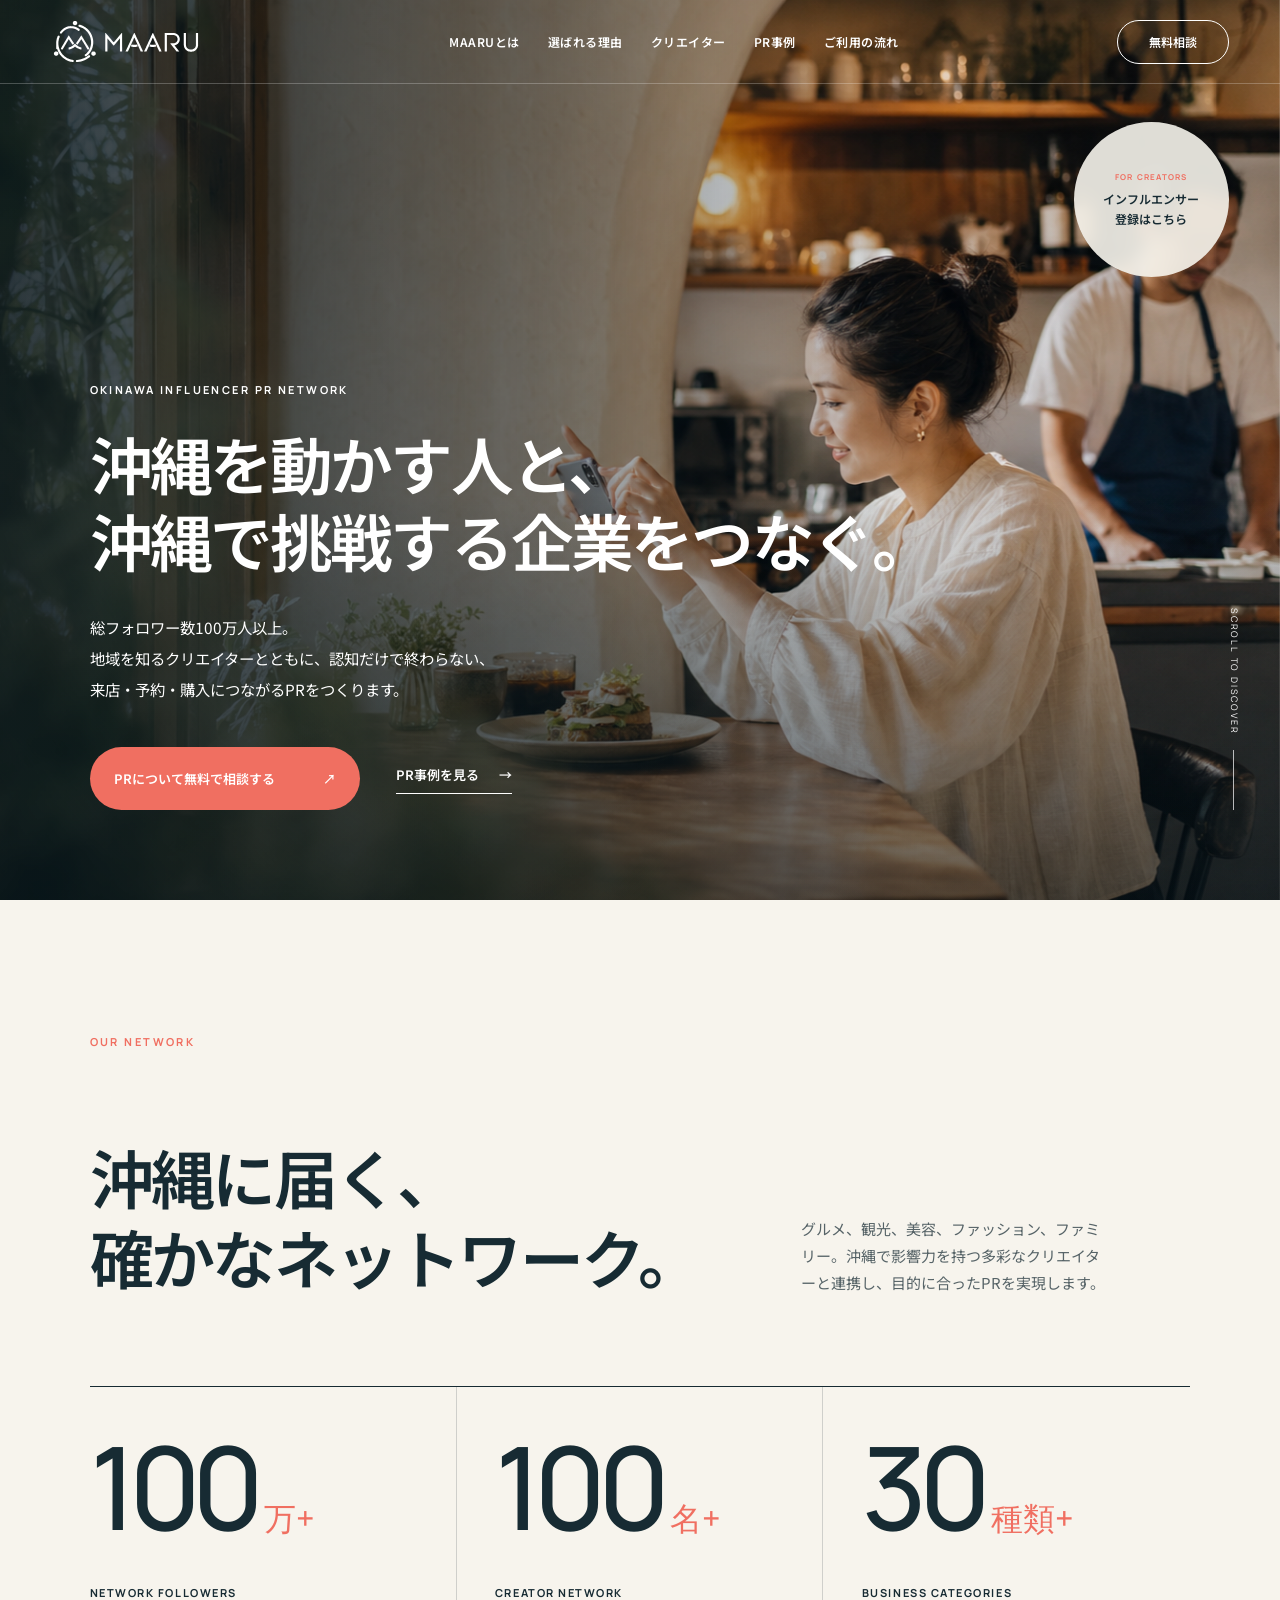
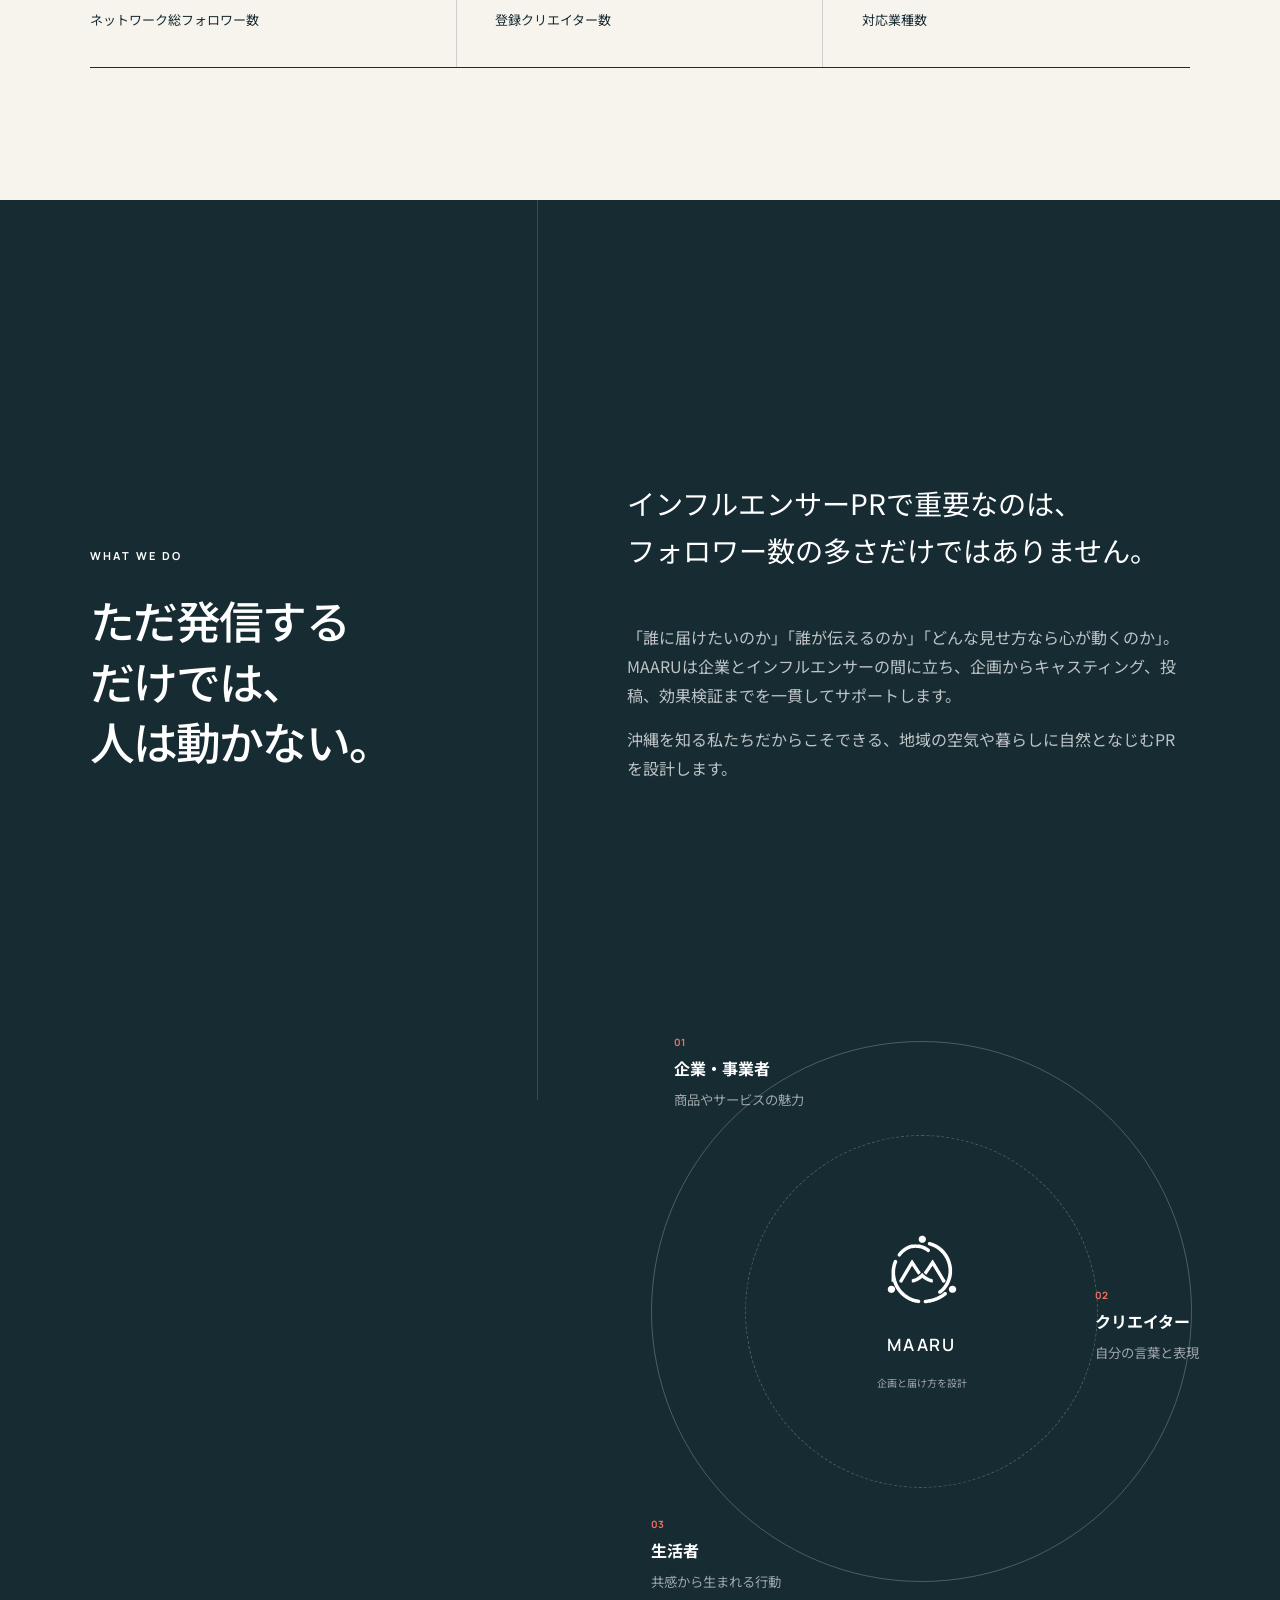
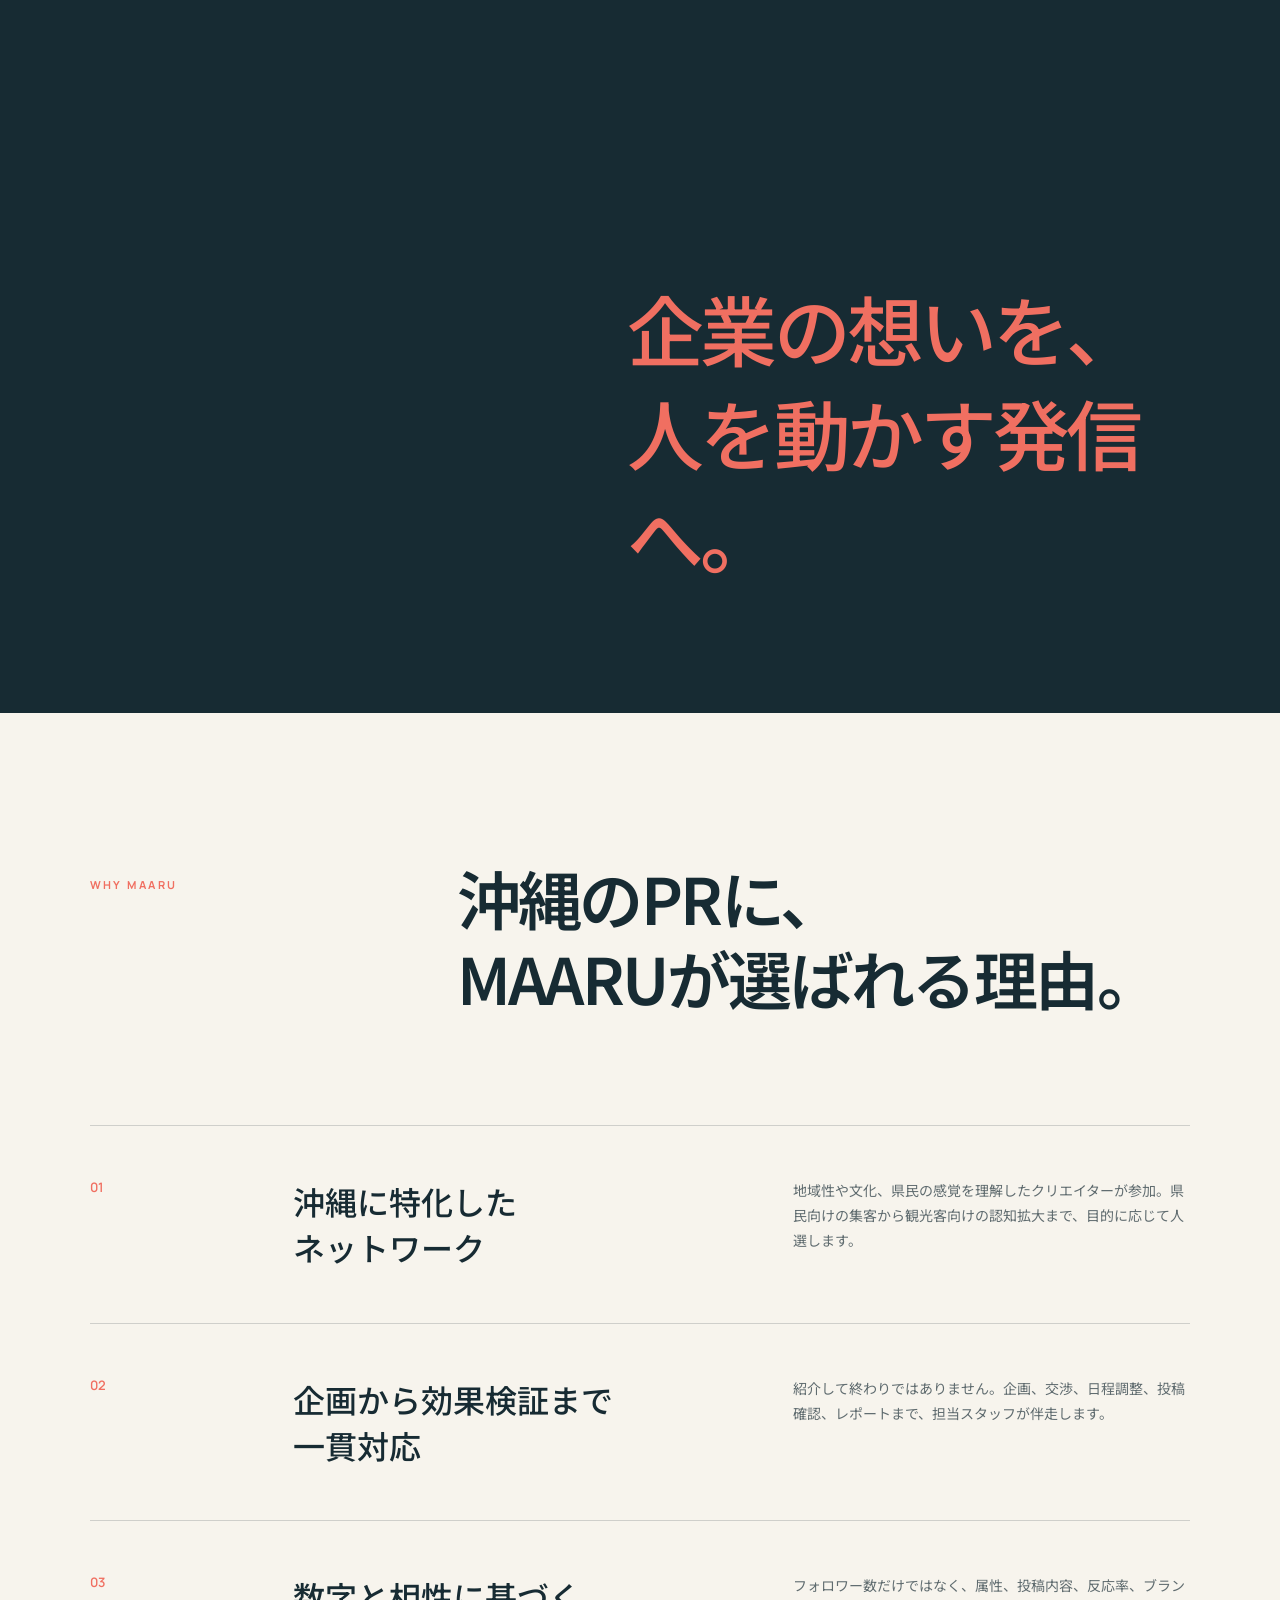
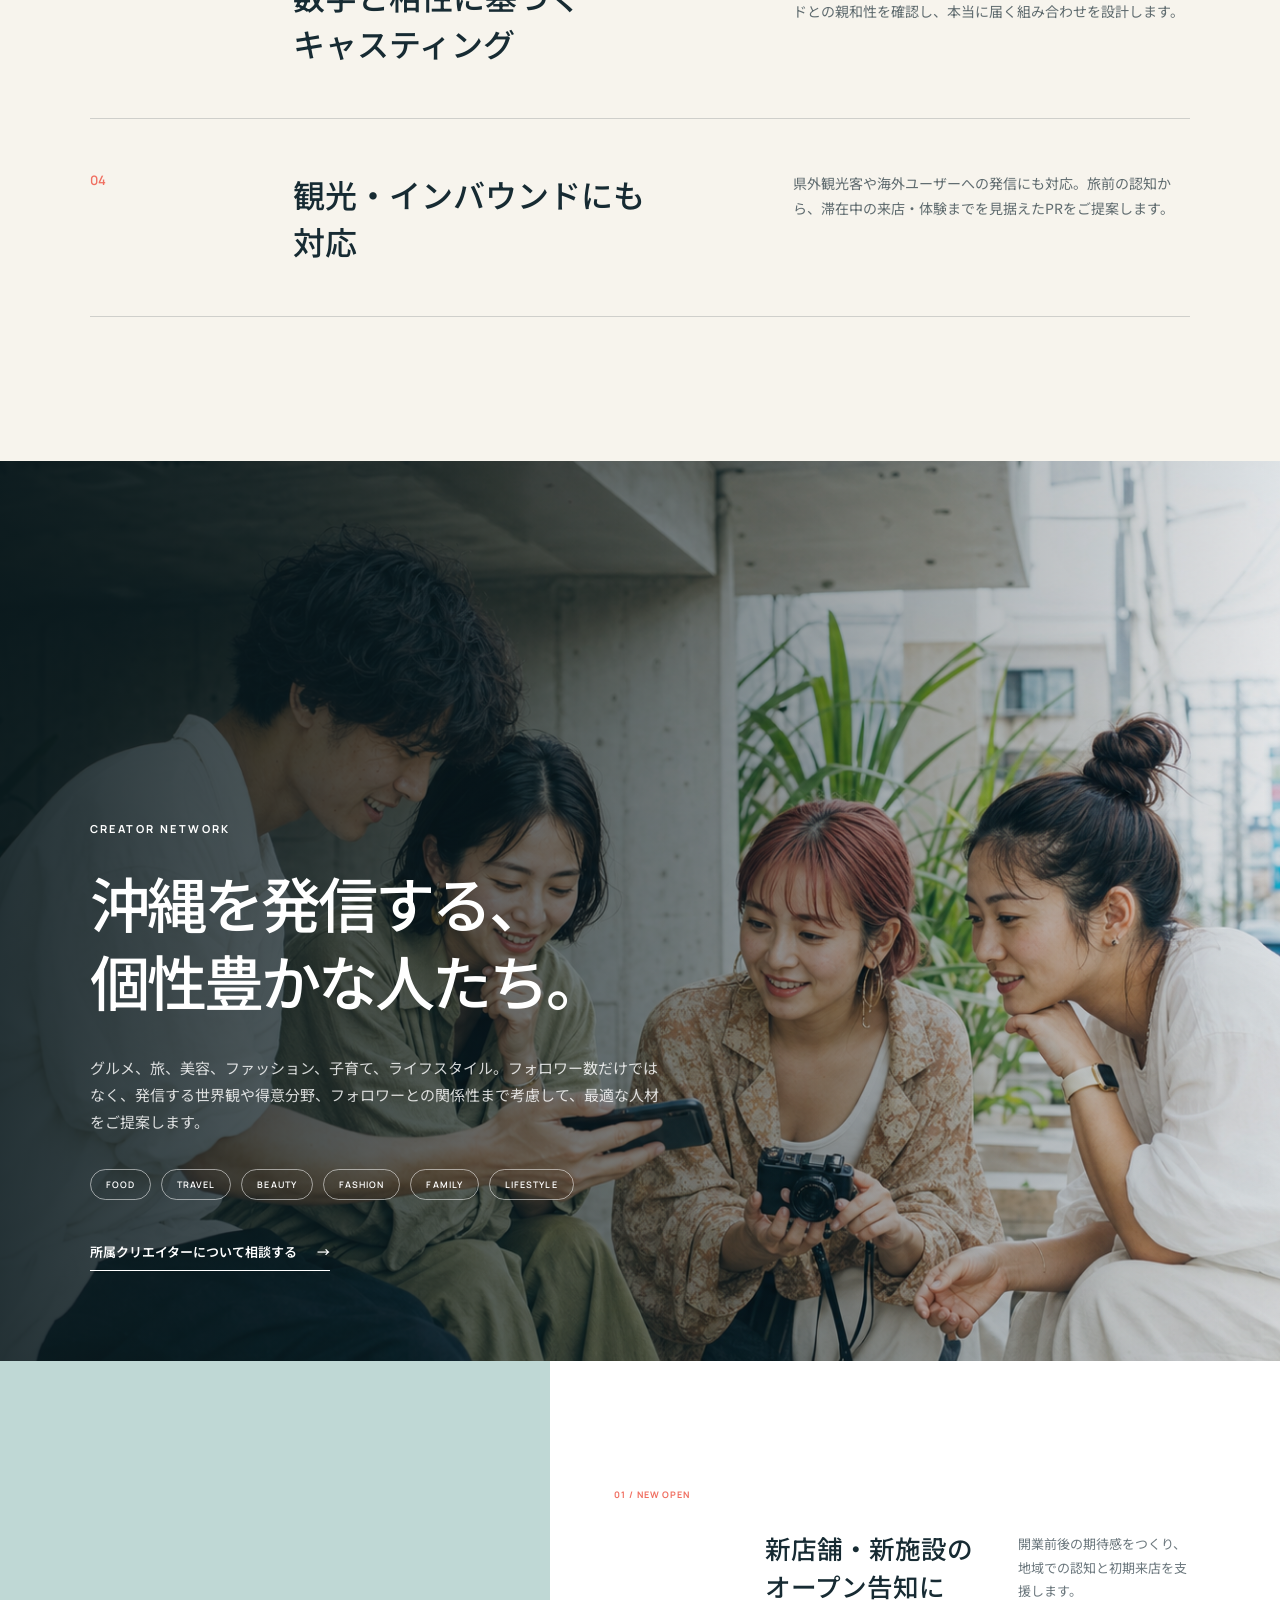
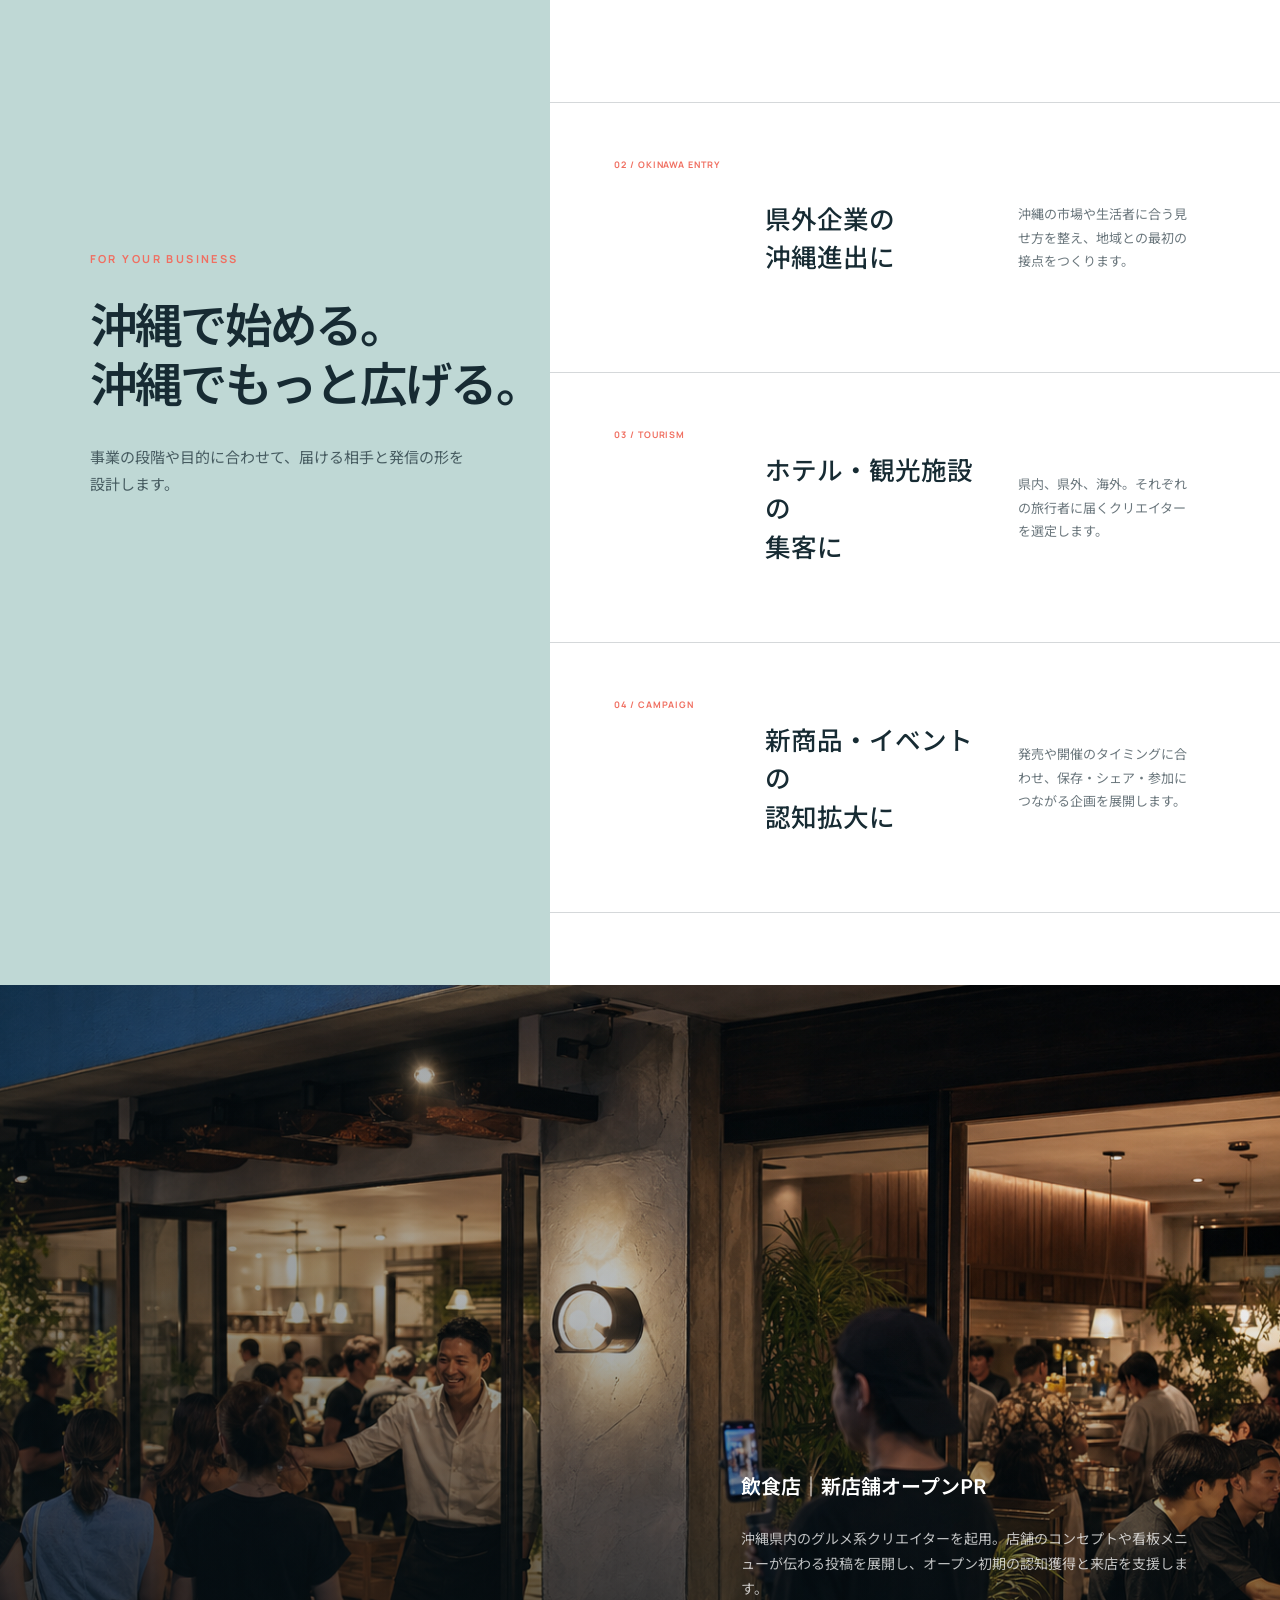
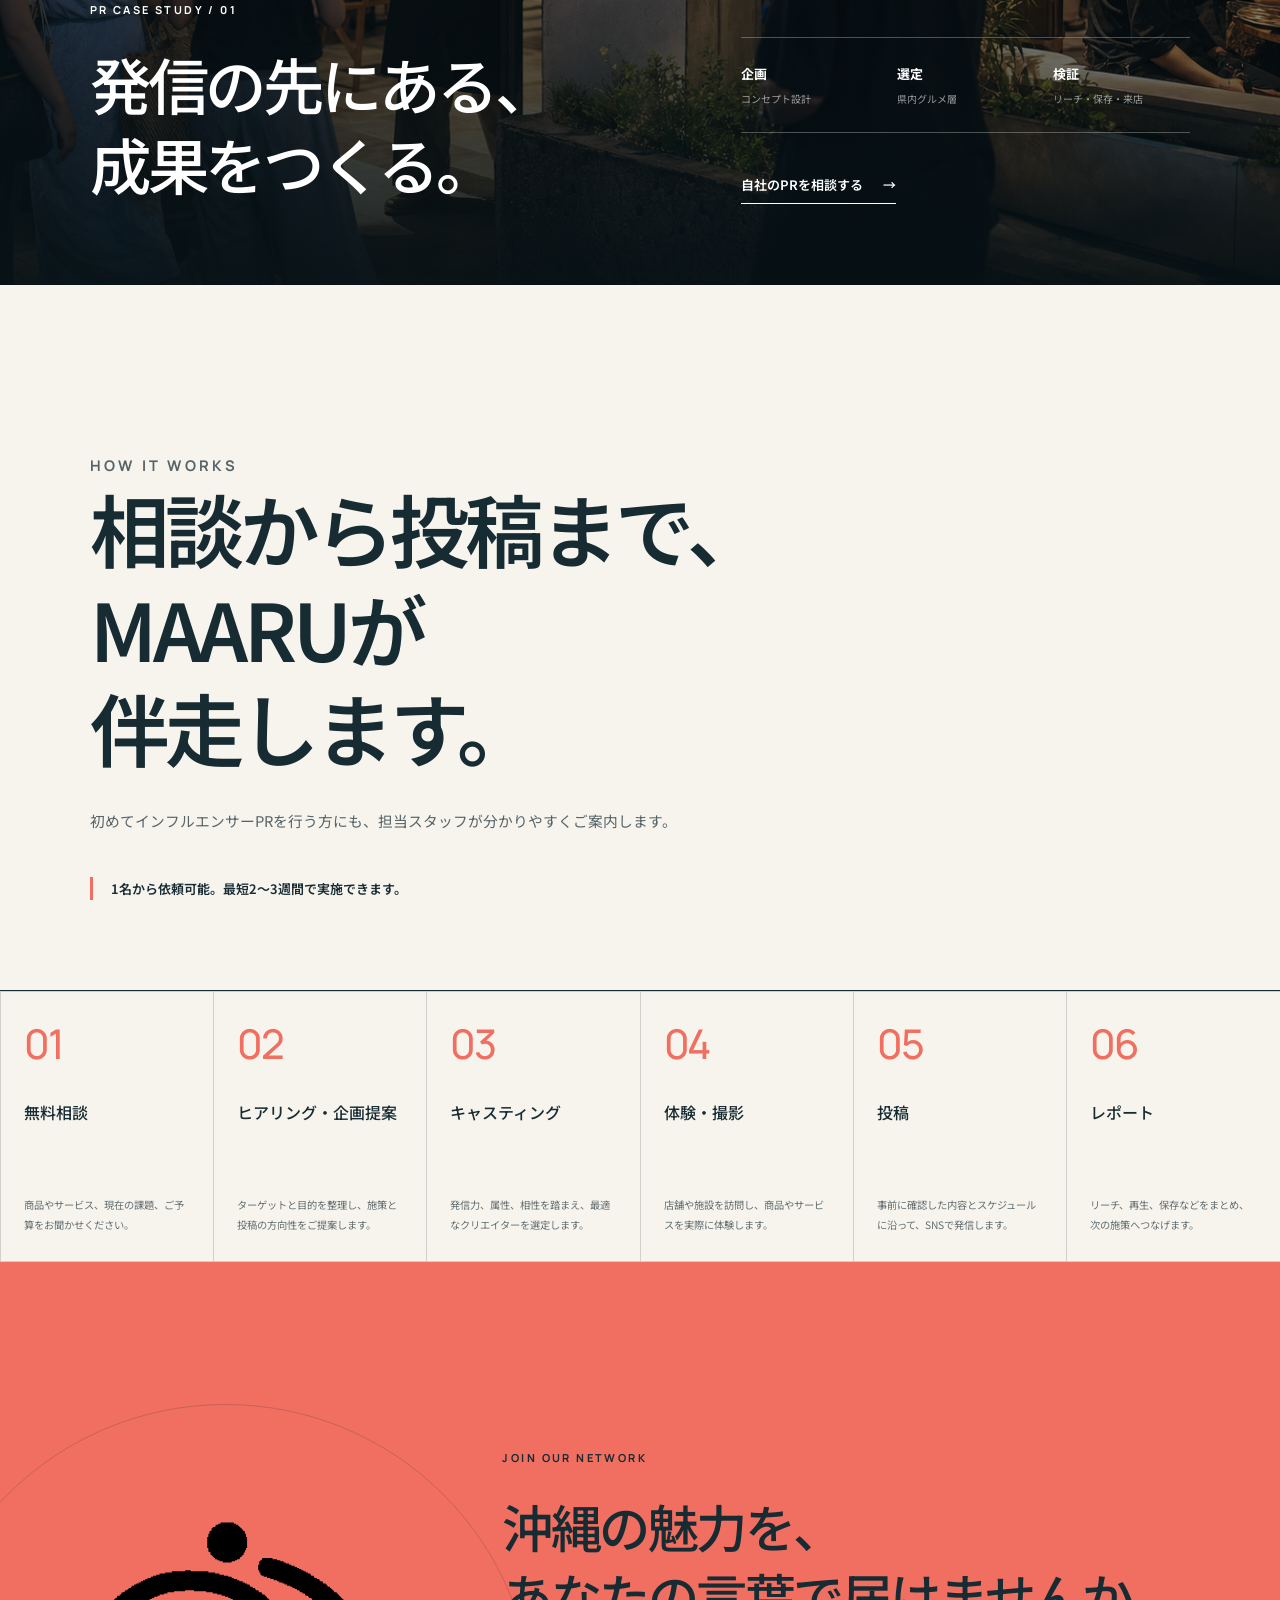
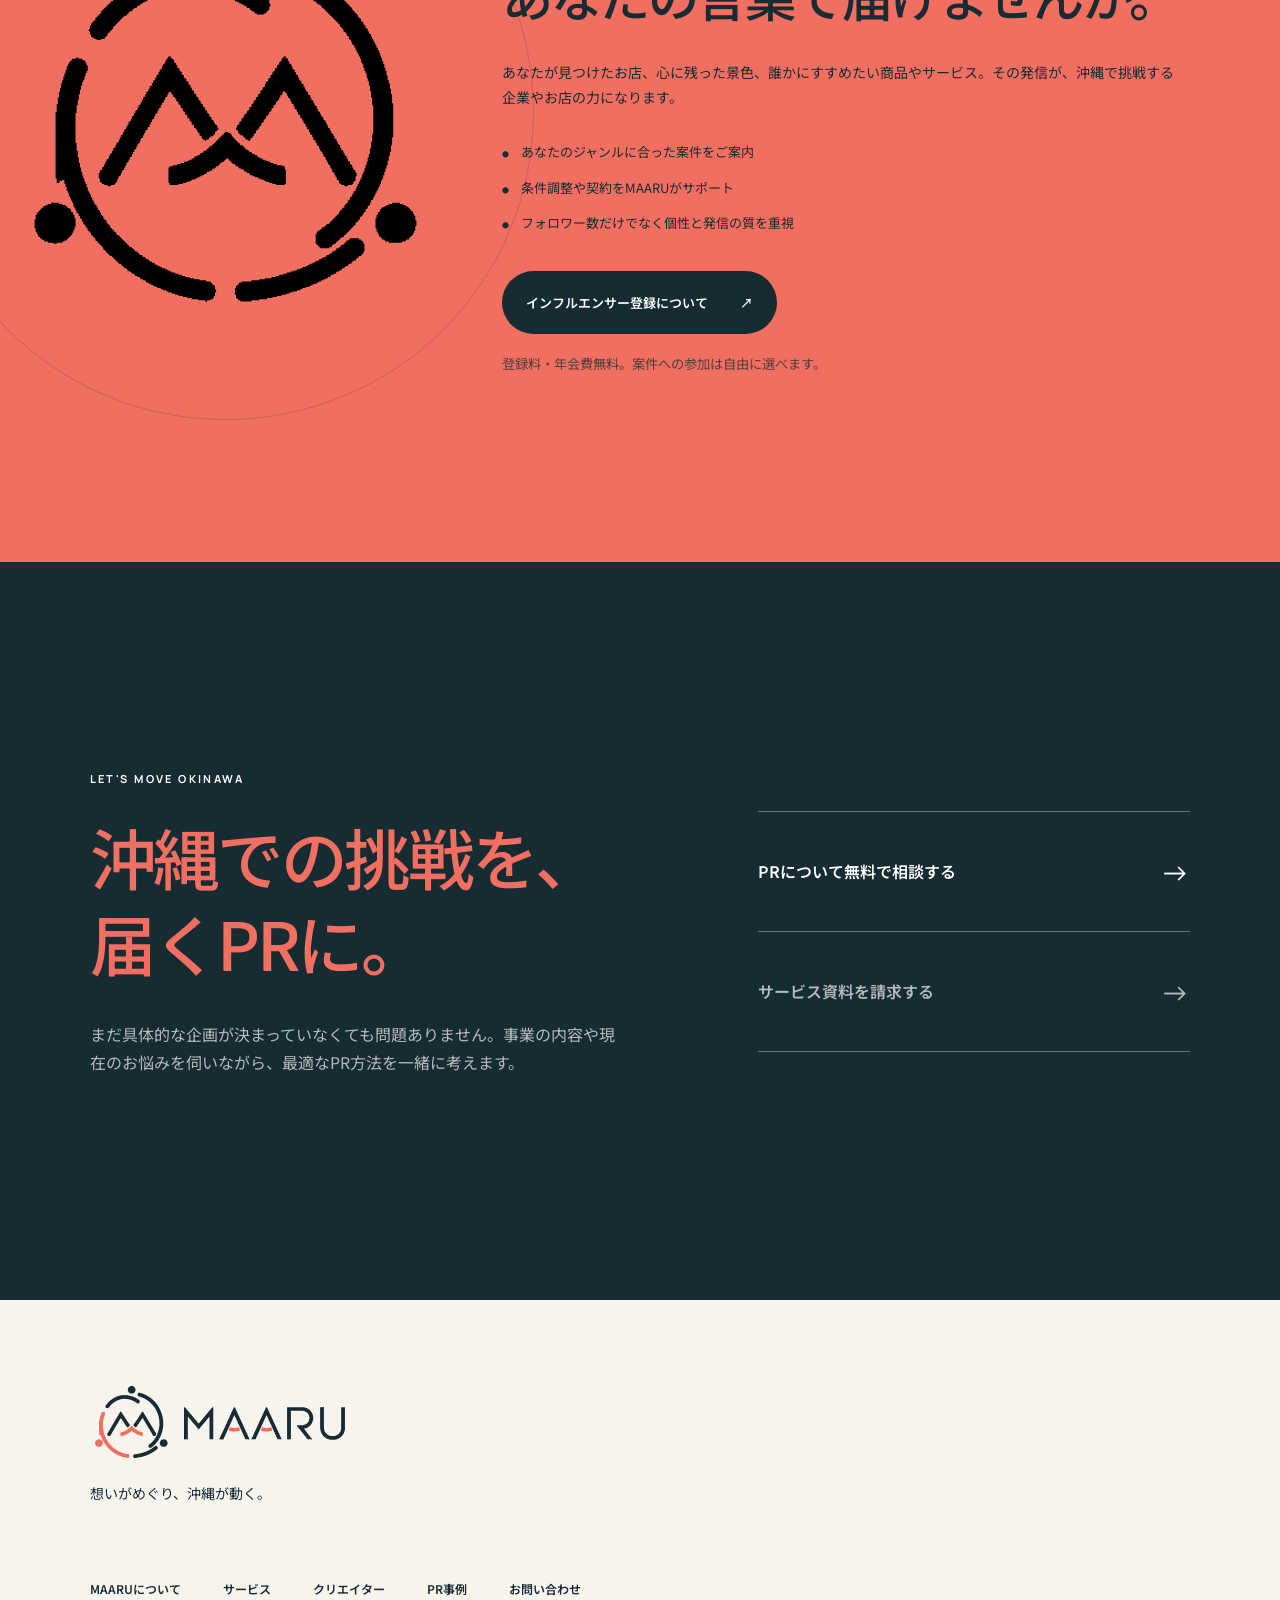
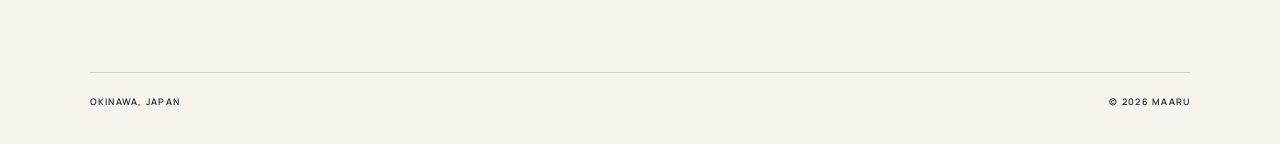
==== index.html @ a87c7baa "Initial MAARU brand site" ====
<!doctype html>
<html lang="ja">
  <head>
    <meta charset="UTF-8" />
    <meta name="viewport" content="width=device-width, initial-scale=1.0" />
    <meta
      name="description"
      content="MAARUは、沖縄で挑戦する企業と地域を動かすクリエイターをつなぐ、沖縄特化型インフルエンサーPRサービスです。"
    />
    <title>MAARU | 想いがめぐり、沖縄が動く。</title>
    <link rel="preconnect" href="https://fonts.googleapis.com" />
    <link rel="preconnect" href="https://fonts.gstatic.com" crossorigin />
    <link
      href="https://fonts.googleapis.com/css2?family=Manrope:wght@400;500;600;700&family=Noto+Sans+JP:wght@400;500;600;700&display=swap"
      rel="stylesheet"
    />
    <link rel="stylesheet" href="styles.css" />
  </head>
  <body>
    <a class="skip-link" href="#main">本文へ移動</a>

    <header class="site-header" data-header>
      <a class="brand" href="#top" aria-label="MAARU トップへ">
        <img src="brand/logo/maaru-logo-horizontal.svg" alt="MAARU" />
      </a>

      <nav class="desktop-nav" aria-label="メインナビゲーション">
        <a href="#about">MAARUとは</a>
        <a href="#strengths">選ばれる理由</a>
        <a href="#creators">クリエイター</a>
        <a href="#case">PR事例</a>
        <a href="#flow">ご利用の流れ</a>
      </nav>

      <a class="header-cta" href="#contact">無料相談</a>

      <button class="menu-button" type="button" aria-expanded="false" aria-controls="mobile-menu">
        <span></span>
        <span></span>
        <span class="sr-only">メニューを開く</span>
      </button>
    </header>

    <nav class="mobile-menu" id="mobile-menu" aria-label="モバイルナビゲーション">
      <a href="#about">MAARUとは</a>
      <a href="#strengths">選ばれる理由</a>
      <a href="#creators">クリエイター</a>
      <a href="#case">PR事例</a>
      <a href="#flow">ご利用の流れ</a>
      <a href="#contact">PRについて無料で相談する</a>
      <a href="#creator-entry">インフルエンサー登録</a>
    </nav>

    <main id="main">
      <section class="hero" id="top">
        <div class="hero-media" aria-hidden="true">
          <img src="assets/images/hero-creator-cafe.png" alt="" />
        </div>
        <div class="hero-shade"></div>

        <div class="hero-content">
          <p class="eyebrow hero-eyebrow">OKINAWA INFLUENCER PR NETWORK</p>
          <h1>
            沖縄を動かす人と、<br />
            沖縄で挑戦する企業をつなぐ。
          </h1>
          <p class="hero-lead">
            総フォロワー数100万人以上。<br />
            地域を知るクリエイターとともに、認知だけで終わらない、<br class="desktop-only" />
            来店・予約・購入につながるPRをつくります。
          </p>
          <div class="hero-actions">
            <a class="button button-coral" href="#contact">
              <span>PRについて無料で相談する</span>
              <span aria-hidden="true">↗</span>
            </a>
            <a class="text-link light" href="#case">PR事例を見る <span>→</span></a>
          </div>
        </div>

        <div class="hero-side-note" aria-hidden="true">
          <span>SCROLL TO DISCOVER</span>
          <i></i>
        </div>

        <a class="creator-float" href="#creator-entry">
          <span>FOR CREATORS</span>
          インフルエンサー<br />登録はこちら
        </a>
      </section>

      <section class="intro-numbers" aria-labelledby="numbers-title">
        <div class="section-shell">
          <div class="numbers-heading reveal">
            <p class="eyebrow coral">OUR NETWORK</p>
            <h2 id="numbers-title">沖縄に届く、<br />確かなネットワーク。</h2>
            <p>
              グルメ、観光、美容、ファッション、ファミリー。沖縄で影響力を持つ多彩なクリエイターと連携し、目的に合ったPRを実現します。
            </p>
          </div>

          <div class="numbers-list">
            <div class="number-line reveal">
              <p class="number"><span data-count="100">100</span><small>万+</small></p>
              <div>
                <strong>NETWORK FOLLOWERS</strong>
                <span>ネットワーク総フォロワー数</span>
              </div>
            </div>
            <div class="number-line reveal">
              <p class="number"><span>100</span><small>名+</small></p>
              <div>
                <strong>CREATOR NETWORK</strong>
                <span>登録クリエイター数</span>
              </div>
            </div>
            <div class="number-line reveal">
              <p class="number"><span>30</span><small>種類+</small></p>
              <div>
                <strong>BUSINESS CATEGORIES</strong>
                <span>対応業種数</span>
              </div>
            </div>
          </div>
        </div>
      </section>

      <section class="about" id="about">
        <div class="about-sticky">
          <p class="eyebrow">WHAT WE DO</p>
          <h2>ただ発信する<br />だけでは、<br />人は動かない。</h2>
        </div>

        <div class="about-content">
          <div class="about-copy reveal">
            <p class="large-copy">
              インフルエンサーPRで重要なのは、<br />
              フォロワー数の多さだけではありません。
            </p>
            <p>
              「誰に届けたいのか」「誰が伝えるのか」「どんな見せ方なら心が動くのか」。MAARUは企業とインフルエンサーの間に立ち、企画からキャスティング、投稿、効果検証までを一貫してサポートします。
            </p>
            <p>
              沖縄を知る私たちだからこそできる、地域の空気や暮らしに自然となじむPRを設計します。
            </p>
          </div>

          <div class="ecosystem" aria-label="MAARUのPRエコシステム">
            <div class="orbit orbit-one"></div>
            <div class="orbit orbit-two"></div>
            <div class="ecosystem-center">
              <img src="brand/logo/maaru-symbol.svg" alt="" />
              <strong>MAARU</strong>
              <span>企画と届け方を設計</span>
            </div>
            <div class="ecosystem-node node-company">
              <span>01</span>
              <strong>企業・事業者</strong>
              <small>商品やサービスの魅力</small>
            </div>
            <div class="ecosystem-node node-creator">
              <span>02</span>
              <strong>クリエイター</strong>
              <small>自分の言葉と表現</small>
            </div>
            <div class="ecosystem-node node-people">
              <span>03</span>
              <strong>生活者</strong>
              <small>共感から生まれる行動</small>
            </div>
          </div>

          <p class="about-statement reveal">企業の想いを、<br />人を動かす発信へ。</p>
        </div>
      </section>

      <section class="strengths" id="strengths">
        <div class="strengths-top">
          <p class="eyebrow coral">WHY MAARU</p>
          <h2>沖縄のPRに、<br />MAARUが選ばれる理由。</h2>
        </div>

        <div class="strength-row">
          <div class="strength-index">01</div>
          <h3>沖縄に特化した<br />ネットワーク</h3>
          <p>地域性や文化、県民の感覚を理解したクリエイターが参加。県民向けの集客から観光客向けの認知拡大まで、目的に応じて人選します。</p>
        </div>
        <div class="strength-row">
          <div class="strength-index">02</div>
          <h3>企画から効果検証まで<br />一貫対応</h3>
          <p>紹介して終わりではありません。企画、交渉、日程調整、投稿確認、レポートまで、担当スタッフが伴走します。</p>
        </div>
        <div class="strength-row">
          <div class="strength-index">03</div>
          <h3>数字と相性に基づく<br />キャスティング</h3>
          <p>フォロワー数だけではなく、属性、投稿内容、反応率、ブランドとの親和性を確認し、本当に届く組み合わせを設計します。</p>
        </div>
        <div class="strength-row">
          <div class="strength-index">04</div>
          <h3>観光・インバウンドにも<br />対応</h3>
          <p>県外観光客や海外ユーザーへの発信にも対応。旅前の認知から、滞在中の来店・体験までを見据えたPRをご提案します。</p>
        </div>
      </section>

      <section class="creators" id="creators">
        <div class="creators-image">
          <img src="assets/images/creator-network.png" alt="沖縄で活動するクリエイターたち" />
        </div>
        <div class="creators-overlay"></div>
        <div class="creators-content">
          <p class="eyebrow">CREATOR NETWORK</p>
          <h2>沖縄を発信する、<br />個性豊かな人たち。</h2>
          <p>
            グルメ、旅、美容、ファッション、子育て、ライフスタイル。フォロワー数だけではなく、発信する世界観や得意分野、フォロワーとの関係性まで考慮して、最適な人材をご提案します。
          </p>
          <div class="creator-tags" aria-label="対応ジャンル">
            <span>FOOD</span>
            <span>TRAVEL</span>
            <span>BEAUTY</span>
            <span>FASHION</span>
            <span>FAMILY</span>
            <span>LIFESTYLE</span>
          </div>
          <a class="text-link light" href="#contact">所属クリエイターについて相談する <span>→</span></a>
        </div>
      </section>

      <section class="use-cases" aria-labelledby="use-cases-title">
        <div class="use-cases-heading">
          <p class="eyebrow coral">FOR YOUR BUSINESS</p>
          <h2 id="use-cases-title">沖縄で始める。<br />沖縄でもっと広げる。</h2>
          <p>事業の段階や目的に合わせて、届ける相手と発信の形を設計します。</p>
        </div>

        <div class="use-case-list">
          <article>
            <span>01 / NEW OPEN</span>
            <h3>新店舗・新施設の<br />オープン告知に</h3>
            <p>開業前後の期待感をつくり、地域での認知と初期来店を支援します。</p>
          </article>
          <article>
            <span>02 / OKINAWA ENTRY</span>
            <h3>県外企業の<br />沖縄進出に</h3>
            <p>沖縄の市場や生活者に合う見せ方を整え、地域との最初の接点をつくります。</p>
          </article>
          <article>
            <span>03 / TOURISM</span>
            <h3>ホテル・観光施設の<br />集客に</h3>
            <p>県内、県外、海外。それぞれの旅行者に届くクリエイターを選定します。</p>
          </article>
          <article>
            <span>04 / CAMPAIGN</span>
            <h3>新商品・イベントの<br />認知拡大に</h3>
            <p>発売や開催のタイミングに合わせ、保存・シェア・参加につながる企画を展開します。</p>
          </article>
        </div>
      </section>

      <section class="case-study" id="case">
        <div class="case-image">
          <img src="assets/images/case-restaurant-opening.png" alt="飲食店オープニングPRのイメージ" />
        </div>
        <div class="case-gradient"></div>
        <div class="case-content">
          <div class="case-title">
            <p class="eyebrow">PR CASE STUDY / 01</p>
            <h2>発信の先にある、<br />成果をつくる。</h2>
          </div>
          <div class="case-detail">
            <p class="case-category">飲食店｜新店舗オープンPR</p>
            <p>
              沖縄県内のグルメ系クリエイターを起用。店舗のコンセプトや看板メニューが伝わる投稿を展開し、オープン初期の認知獲得と来店を支援します。
            </p>
            <div class="case-metrics">
              <div><strong>企画</strong><span>コンセプト設計</span></div>
              <div><strong>選定</strong><span>県内グルメ層</span></div>
              <div><strong>検証</strong><span>リーチ・保存・来店</span></div>
            </div>
            <a class="text-link light" href="#contact">自社のPRを相談する <span>→</span></a>
          </div>
        </div>
      </section>

      <section class="flow" id="flow">
        <div class="flow-heading">
          <p class="eyebrow coral">HOW IT WORKS</p>
          <h2>相談から投稿まで、<br />MAARUが<br />伴走します。</h2>
          <p>初めてインフルエンサーPRを行う方にも、担当スタッフが分かりやすくご案内します。</p>
          <p class="flow-note">1名から依頼可能。最短2〜3週間で実施できます。</p>
        </div>

        <ol class="flow-list">
          <li>
            <span>01</span>
            <div><h3>無料相談</h3><p>商品やサービス、現在の課題、ご予算をお聞かせください。</p></div>
          </li>
          <li>
            <span>02</span>
            <div><h3>ヒアリング・企画提案</h3><p>ターゲットと目的を整理し、施策と投稿の方向性をご提案します。</p></div>
          </li>
          <li>
            <span>03</span>
            <div><h3>キャスティング</h3><p>発信力、属性、相性を踏まえ、最適なクリエイターを選定します。</p></div>
          </li>
          <li>
            <span>04</span>
            <div><h3>体験・撮影</h3><p>店舗や施設を訪問し、商品やサービスを実際に体験します。</p></div>
          </li>
          <li>
            <span>05</span>
            <div><h3>投稿</h3><p>事前に確認した内容とスケジュールに沿って、SNSで発信します。</p></div>
          </li>
          <li>
            <span>06</span>
            <div><h3>レポート</h3><p>リーチ、再生、保存などをまとめ、次の施策へつなげます。</p></div>
          </li>
        </ol>
      </section>

      <section class="creator-entry" id="creator-entry">
        <div class="creator-entry-mark" aria-hidden="true">
          <img src="brand/logo/maaru-symbol.svg" alt="" />
        </div>
        <div class="creator-entry-content">
          <p class="eyebrow">JOIN OUR NETWORK</p>
          <h2>沖縄の魅力を、<br />あなたの言葉で届けませんか。</h2>
          <p>
            あなたが見つけたお店、心に残った景色、誰かにすすめたい商品やサービス。その発信が、沖縄で挑戦する企業やお店の力になります。
          </p>
          <ul>
            <li>あなたのジャンルに合った案件をご案内</li>
            <li>条件調整や契約をMAARUがサポート</li>
            <li>フォロワー数だけでなく個性と発信の質を重視</li>
          </ul>
          <a class="button button-ink" href="#contact">
            <span>インフルエンサー登録について</span>
            <span aria-hidden="true">↗</span>
          </a>
          <small>登録料・年会費無料。案件への参加は自由に選べます。</small>
        </div>
      </section>

      <section class="contact" id="contact">
        <div class="contact-copy">
          <p class="eyebrow">LET'S MOVE OKINAWA</p>
          <h2>沖縄での挑戦を、<br />届くPRに。</h2>
          <p>
            まだ具体的な企画が決まっていなくても問題ありません。事業の内容や現在のお悩みを伺いながら、最適なPR方法を一緒に考えます。
          </p>
        </div>
        <div class="contact-actions">
          <a class="contact-link" href="mailto:info@maaru.com">
            <span>PRについて無料で相談する</span>
            <strong>→</strong>
          </a>
          <a class="contact-link secondary" href="mailto:info@maaru.com?subject=MAARU資料請求">
            <span>サービス資料を請求する</span>
            <strong>→</strong>
          </a>
        </div>
      </section>
    </main>

    <footer class="site-footer">
      <div class="footer-brand">
        <img src="brand/logo/maaru-logo-horizontal.svg" alt="MAARU" />
        <p>想いがめぐり、沖縄が動く。</p>
      </div>
      <div class="footer-links">
        <a href="#about">MAARUについて</a>
        <a href="#strengths">サービス</a>
        <a href="#creators">クリエイター</a>
        <a href="#case">PR事例</a>
        <a href="#contact">お問い合わせ</a>
      </div>
      <div class="footer-bottom">
        <span>OKINAWA, JAPAN</span>
        <span>© 2026 MAARU</span>
      </div>
    </footer>

    <script src="script.js"></script>
  </body>
</html>
---- styles.css ----
:root {
  --ink: #172b33;
  --coral: #f06f61;
  --shell: #f7f4ed;
  --green: #3f695c;
  --mist: #bfd8d5;
  --white: #fff;
  --line: rgba(23, 43, 51, 0.18);
  --header-height: 84px;
  --font-sans: "Noto Sans JP", sans-serif;
  --font-en: "Manrope", sans-serif;
}

* {
  box-sizing: border-box;
}

html {
  scroll-behavior: smooth;
  background: var(--shell);
}

body {
  margin: 0;
  color: var(--ink);
  background: var(--shell);
  font-family: var(--font-sans);
  line-height: 1.8;
  overflow-x: hidden;
}

body.menu-open {
  overflow: hidden;
}

a {
  color: inherit;
  text-decoration: none;
}

img {
  max-width: 100%;
  display: block;
}

button {
  color: inherit;
  font: inherit;
}

.sr-only {
  position: absolute;
  width: 1px;
  height: 1px;
  padding: 0;
  margin: -1px;
  overflow: hidden;
  clip: rect(0, 0, 0, 0);
  white-space: nowrap;
  border: 0;
}

.skip-link {
  position: fixed;
  top: 12px;
  left: 12px;
  z-index: 200;
  padding: 12px 18px;
  background: var(--white);
  transform: translateY(-150%);
}

.skip-link:focus {
  transform: none;
}

.site-header {
  position: fixed;
  inset: 0 0 auto;
  z-index: 100;
  height: var(--header-height);
  display: grid;
  grid-template-columns: 180px 1fr auto;
  align-items: center;
  gap: 32px;
  padding: 0 4vw;
  color: var(--white);
  border-bottom: 1px solid rgba(255, 255, 255, 0.24);
  transition: color 0.35s ease, background 0.35s ease, height 0.35s ease;
}

.site-header.scrolled {
  height: 68px;
  color: var(--ink);
  background: rgba(247, 244, 237, 0.94);
  border-bottom-color: var(--line);
  backdrop-filter: blur(14px);
}

.brand {
  width: 150px;
  filter: brightness(0) invert(1);
  transition: filter 0.35s ease;
}

.site-header.scrolled .brand {
  filter: none;
}

.desktop-nav {
  justify-self: center;
  display: flex;
  align-items: center;
  gap: clamp(18px, 2.2vw, 38px);
  font-size: 12px;
  font-weight: 600;
  letter-spacing: 0.04em;
}

.desktop-nav a {
  position: relative;
}

.desktop-nav a::after {
  content: "";
  position: absolute;
  left: 0;
  bottom: -8px;
  width: 100%;
  height: 1px;
  background: currentColor;
  transform: scaleX(0);
  transform-origin: right;
  transition: transform 0.25s ease;
}

.desktop-nav a:hover::after {
  transform: scaleX(1);
  transform-origin: left;
}

.header-cta {
  display: grid;
  place-items: center;
  min-width: 112px;
  height: 44px;
  padding: 0 22px;
  border: 1px solid currentColor;
  border-radius: 999px;
  font-size: 12px;
  font-weight: 600;
}

.menu-button,
.mobile-menu {
  display: none;
}

.hero {
  min-height: 100svh;
  position: relative;
  display: flex;
  align-items: flex-end;
  isolation: isolate;
  color: var(--white);
  overflow: hidden;
}

.hero-media,
.hero-shade {
  position: absolute;
  inset: 0;
  z-index: -2;
}

.hero-media img {
  width: 100%;
  height: 100%;
  object-fit: cover;
  object-position: center;
  transform: scale(1.04);
  animation: hero-in 1.6s cubic-bezier(0.2, 0.7, 0.2, 1) forwards;
}

@keyframes hero-in {
  to {
    transform: scale(1);
  }
}

.hero-shade {
  z-index: -1;
  background:
    linear-gradient(90deg, rgba(8, 20, 25, 0.84) 0%, rgba(8, 20, 25, 0.48) 42%, rgba(8, 20, 25, 0.06) 72%),
    linear-gradient(0deg, rgba(8, 20, 25, 0.55), transparent 45%);
}

.hero-content {
  width: min(100%, 1500px);
  padding: 18vh 7vw 10vh;
}

.eyebrow {
  margin: 0 0 24px;
  font-family: var(--font-en);
  font-size: 11px;
  font-weight: 700;
  letter-spacing: 0.22em;
}

.coral {
  color: var(--coral);
}

.hero h1 {
  max-width: 900px;
  margin: 0;
  font-size: clamp(40px, 4.9vw, 78px);
  line-height: 1.23;
  letter-spacing: -0.045em;
  font-weight: 600;
}

.hero-lead {
  margin: 34px 0 0;
  font-size: clamp(14px, 1.2vw, 18px);
  line-height: 2;
}

.hero-actions {
  display: flex;
  align-items: center;
  gap: 36px;
  margin-top: 42px;
}

.button {
  min-width: 270px;
  display: inline-flex;
  justify-content: space-between;
  align-items: center;
  gap: 32px;
  padding: 20px 24px;
  border-radius: 999px;
  font-size: 13px;
  font-weight: 600;
  transition: transform 0.25s ease, background 0.25s ease;
}

.button:hover {
  transform: translateY(-3px);
}

.button-coral {
  background: var(--coral);
  color: var(--white);
}

.button-ink {
  background: var(--ink);
  color: var(--white);
}

.text-link {
  display: inline-flex;
  align-items: center;
  gap: 20px;
  padding-bottom: 7px;
  border-bottom: 1px solid currentColor;
  font-size: 13px;
  font-weight: 600;
}

.text-link span {
  transition: transform 0.25s ease;
}

.text-link:hover span {
  transform: translateX(5px);
}

.light {
  color: var(--white);
}

.hero-side-note {
  position: absolute;
  right: 3vw;
  bottom: 10vh;
  display: flex;
  align-items: center;
  gap: 16px;
  writing-mode: vertical-rl;
  font-family: var(--font-en);
  font-size: 9px;
  letter-spacing: 0.2em;
}

.hero-side-note i {
  width: 1px;
  height: 60px;
  background: rgba(255, 255, 255, 0.7);
}

.creator-float {
  position: absolute;
  top: calc(var(--header-height) + 38px);
  right: 4vw;
  width: 155px;
  height: 155px;
  display: grid;
  place-content: center;
  padding: 20px;
  background: rgba(247, 244, 237, 0.9);
  border-radius: 50%;
  color: var(--ink);
  font-size: 12px;
  font-weight: 600;
  line-height: 1.6;
  text-align: center;
  backdrop-filter: blur(8px);
  animation: float 4s ease-in-out infinite;
}

.creator-float span {
  display: block;
  margin-bottom: 7px;
  color: var(--coral);
  font: 700 8px var(--font-en);
  letter-spacing: 0.14em;
}

@keyframes float {
  50% {
    transform: translateY(8px);
  }
}

.intro-numbers {
  min-height: 100vh;
  display: flex;
  align-items: center;
  padding: 12vh 7vw;
  background: var(--shell);
}

.section-shell {
  width: 100%;
  display: block;
}

.numbers-heading {
  display: grid;
  grid-template-columns: 1.2fr 0.8fr;
  gap: 8vw;
  align-items: end;
  margin-bottom: 10vh;
}

.numbers-heading h2,
.strengths-top h2,
.use-cases-heading h2,
.flow-heading h2 {
  margin: 0;
  font-size: clamp(40px, 5vw, 72px);
  line-height: 1.25;
  letter-spacing: -0.04em;
  font-weight: 600;
}

.numbers-heading > p:last-child,
.use-cases-heading > p:last-child,
.flow-heading > p {
  max-width: 520px;
  margin: 32px 0 0;
  color: rgba(23, 43, 51, 0.72);
  font-size: 15px;
}

.numbers-heading .eyebrow {
  grid-column: 1 / -1;
  margin-bottom: -2vh;
}

.numbers-heading h2 {
  white-space: nowrap;
}

.numbers-heading > p:last-child {
  margin: 0;
}

.numbers-list {
  display: grid;
  grid-template-columns: repeat(3, 1fr);
  border-top: 1px solid var(--ink);
  border-bottom: 1px solid var(--ink);
}

.number-line {
  min-height: 280px;
  display: flex;
  flex-direction: column;
  justify-content: space-between;
  align-items: flex-start;
  gap: 40px;
  padding: 42px 3vw 36px;
  border-right: 1px solid var(--line);
}

.number-line:first-child {
  padding-left: 0;
}

.number-line:last-child {
  padding-right: 0;
  border-right: 0;
}

.number {
  margin: 0;
  font: 500 clamp(72px, 9vw, 132px)/1 var(--font-en);
  letter-spacing: -0.07em;
}

.number small {
  margin-left: 8px;
  color: var(--coral);
  font-size: 0.28em;
  letter-spacing: 0;
}

.number-line div {
  display: grid;
  gap: 8px;
}

.number-line strong {
  font: 700 11px var(--font-en);
  letter-spacing: 0.14em;
}

.number-line div span {
  font-size: 13px;
}

.about {
  display: grid;
  grid-template-columns: 42% 58%;
  min-height: 220vh;
  background: var(--ink);
  color: var(--white);
}

.about-sticky {
  position: sticky;
  top: 0;
  height: 100vh;
  display: flex;
  flex-direction: column;
  justify-content: center;
  padding: 10vh 5vw 8vh 7vw;
  border-right: 1px solid rgba(255, 255, 255, 0.14);
}

.about-sticky h2 {
  margin: 0;
  font-size: clamp(38px, 3.5vw, 54px);
  line-height: 1.35;
  letter-spacing: -0.04em;
  font-weight: 500;
}

.about-content {
  padding: 28vh 7vw 14vh;
}

.about-copy {
  max-width: 680px;
  margin-bottom: 26vh;
}

.about-copy p {
  color: rgba(255, 255, 255, 0.72);
}

.about-copy .large-copy {
  margin-bottom: 50px;
  color: var(--white);
  font-size: clamp(23px, 2.2vw, 36px);
  line-height: 1.65;
}

.ecosystem {
  position: relative;
  width: min(46vw, 650px);
  aspect-ratio: 1;
  margin: 0 auto 30vh;
}

.orbit {
  position: absolute;
  border: 1px solid rgba(255, 255, 255, 0.24);
  border-radius: 50%;
}

.orbit-one {
  inset: 4%;
}

.orbit-two {
  inset: 20%;
  border-style: dashed;
}

.ecosystem-center {
  position: absolute;
  inset: 35%;
  display: grid;
  place-items: center;
  text-align: center;
}

.ecosystem-center img {
  width: 78px;
  margin-bottom: 10px;
  filter: brightness(0) invert(1);
}

.ecosystem-center strong {
  font: 600 17px var(--font-en);
  letter-spacing: 0.1em;
}

.ecosystem-center span {
  margin-top: 4px;
  color: rgba(255, 255, 255, 0.58);
  font-size: 10px;
}

.ecosystem-node {
  position: absolute;
  display: grid;
  gap: 5px;
  min-width: 145px;
}

.ecosystem-node span {
  color: var(--coral);
  font: 700 10px var(--font-en);
}

.ecosystem-node strong {
  font-size: 16px;
}

.ecosystem-node small {
  color: rgba(255, 255, 255, 0.58);
}

.node-company {
  top: 3%;
  left: 8%;
}

.node-creator {
  right: -4%;
  top: 46%;
}

.node-people {
  bottom: 2%;
  left: 4%;
}

.about-statement {
  margin: 0;
  color: var(--coral);
  font-size: clamp(44px, 6vw, 88px);
  font-weight: 500;
  line-height: 1.35;
  letter-spacing: -0.05em;
}

.strengths {
  padding: 16vh 7vw;
  background: var(--shell);
}

.strengths-top {
  display: grid;
  grid-template-columns: 1fr 2fr;
  align-items: start;
  margin-bottom: 12vh;
}

.strengths-top .eyebrow {
  margin-top: 18px;
}

.strength-row {
  display: grid;
  grid-template-columns: 0.35fr 1.1fr 1fr;
  gap: 5vw;
  align-items: start;
  padding: 52px 0;
  border-top: 1px solid var(--line);
  transition: padding-left 0.35s ease, color 0.35s ease;
}

.strength-row:last-child {
  border-bottom: 1px solid var(--line);
}

.strength-row:hover {
  padding-left: 18px;
  color: var(--green);
}

.strength-index {
  color: var(--coral);
  font: 600 13px var(--font-en);
}

.strength-row h3 {
  margin: 0;
  font-size: clamp(24px, 2.5vw, 38px);
  line-height: 1.45;
  font-weight: 500;
}

.strength-row p {
  max-width: 520px;
  margin: 0;
  color: rgba(23, 43, 51, 0.68);
  font-size: 14px;
}

.creators {
  min-height: 100svh;
  position: relative;
  display: flex;
  align-items: flex-end;
  isolation: isolate;
  color: var(--white);
}

.creators-image,
.creators-overlay {
  position: absolute;
  inset: 0;
  z-index: -2;
}

.creators-image img {
  width: 100%;
  height: 100%;
  object-fit: cover;
}

.creators-overlay {
  z-index: -1;
  background: linear-gradient(90deg, rgba(10, 25, 29, 0.88), rgba(10, 25, 29, 0.45) 55%, rgba(10, 25, 29, 0.08));
}

.creators-content {
  width: min(880px, 78%);
  padding: 15vh 7vw 10vh;
}

.creators-content h2 {
  margin: 0;
  font-size: clamp(42px, 4.7vw, 68px);
  line-height: 1.3;
  letter-spacing: -0.05em;
  font-weight: 500;
  white-space: nowrap;
}

.creators-content > p:not(.eyebrow) {
  max-width: 580px;
  margin: 34px 0;
  color: rgba(255, 255, 255, 0.82);
  font-size: 15px;
}

.creator-tags {
  display: flex;
  flex-wrap: wrap;
  gap: 10px;
  margin: 0 0 36px;
}

.creator-tags span {
  padding: 8px 15px;
  border: 1px solid rgba(255, 255, 255, 0.52);
  border-radius: 999px;
  font: 600 9px var(--font-en);
  letter-spacing: 0.12em;
}

.use-cases {
  display: grid;
  grid-template-columns: 43% 57%;
  min-height: 100vh;
  background: var(--white);
}

.use-cases-heading {
  min-height: 100vh;
  display: flex;
  flex-direction: column;
  justify-content: center;
  padding: 12vh 6vw 12vh 7vw;
  background: var(--mist);
}

.use-cases-heading h2 {
  font-size: clamp(38px, 3.7vw, 54px);
  white-space: nowrap;
}

.use-case-list {
  padding: 8vh 0;
}

.use-case-list article {
  min-height: 270px;
  display: grid;
  grid-template-columns: 0.65fr 1.25fr 1fr;
  gap: 3vw;
  align-items: center;
  padding: 55px 7vw 55px 5vw;
  border-bottom: 1px solid var(--line);
}

.use-case-list article > span {
  align-self: start;
  color: var(--coral);
  font: 700 9px var(--font-en);
  letter-spacing: 0.1em;
}

.use-case-list h3 {
  margin: 0;
  font-size: clamp(22px, 2vw, 32px);
  font-weight: 500;
  line-height: 1.5;
}

.use-case-list p {
  margin: 0;
  color: rgba(23, 43, 51, 0.64);
  font-size: 13px;
}

.case-study {
  min-height: 100svh;
  position: relative;
  display: flex;
  align-items: flex-end;
  isolation: isolate;
  color: var(--white);
}

.case-image,
.case-gradient {
  position: absolute;
  inset: 0;
  z-index: -2;
}

.case-image img {
  width: 100%;
  height: 100%;
  object-fit: cover;
}

.case-gradient {
  z-index: -1;
  background:
    linear-gradient(0deg, rgba(7, 17, 21, 0.9), rgba(7, 17, 21, 0.04) 65%),
    linear-gradient(90deg, rgba(7, 17, 21, 0.48), transparent);
}

.case-content {
  width: 100%;
  display: grid;
  grid-template-columns: 1.1fr 0.9fr;
  gap: 8vw;
  align-items: end;
  padding: 13vh 7vw 9vh;
}

.case-title h2 {
  margin: 0;
  font-size: clamp(44px, 4.8vw, 68px);
  line-height: 1.3;
  letter-spacing: -0.05em;
  font-weight: 500;
  white-space: nowrap;
}

.case-detail {
  max-width: 560px;
}

.case-category {
  margin: 0 0 22px;
  font-size: 20px;
  font-weight: 600;
}

.case-detail > p:not(.case-category) {
  color: rgba(255, 255, 255, 0.74);
  font-size: 14px;
}

.case-metrics {
  display: grid;
  grid-template-columns: repeat(3, 1fr);
  gap: 18px;
  margin: 36px 0;
  padding: 24px 0;
  border-top: 1px solid rgba(255, 255, 255, 0.28);
  border-bottom: 1px solid rgba(255, 255, 255, 0.28);
}

.case-metrics div {
  display: grid;
  gap: 4px;
}

.case-metrics strong {
  font-size: 13px;
}

.case-metrics span {
  color: rgba(255, 255, 255, 0.58);
  font-size: 10px;
}

.flow {
  display: block;
  min-height: 100svh;
  padding: 0;
  background: var(--shell);
}

.flow-heading {
  width: 100%;
  min-height: 0;
  display: flex;
  flex-direction: column;
  justify-content: center;
  align-items: flex-start;
  padding: clamp(110px, 15vh, 150px) 7vw clamp(72px, 10vh, 100px);
  border-right: 0;
  border-bottom: 1px solid var(--ink);
}

.flow-heading h2 {
  max-width: 900px;
  font-size: clamp(52px, 6.2vw, 90px);
  line-height: 1.25;
  letter-spacing: -0.05em;
}

.flow-heading > p {
  max-width: 620px;
  font-size: clamp(14px, 1.15vw, 17px);
}

.flow-heading .flow-note {
  margin-top: 42px;
  padding-left: 18px;
  border-left: 3px solid var(--coral);
  color: var(--ink);
  font-size: clamp(13px, 1vw, 15px);
  font-weight: 600;
}

.flow-list {
  display: grid;
  grid-template-columns: repeat(6, minmax(0, 1fr));
  width: 100%;
  height: auto;
  min-height: 0;
  margin: 0;
  padding: 0;
  list-style: none;
  border-left: 1px solid var(--line);
  border-top: 1px solid var(--line);
}

.flow-list li {
  min-width: 0;
  aspect-ratio: 0.86;
  display: flex;
  flex-direction: column;
  justify-content: space-between;
  gap: 4vh;
  padding: 3.5vh clamp(18px, 1.8vw, 30px) 3vh;
  border-right: 1px solid var(--line);
  border-bottom: 1px solid var(--line);
}

.flow-list li:last-child {
  border-right: 0;
}

.flow-list li > span {
  color: var(--coral);
  font: 500 clamp(32px, 3.2vw, 48px)/1 var(--font-en);
  letter-spacing: -0.05em;
}

.flow-list h3 {
  min-height: 4.8em;
  margin: 0 0 18px;
  font-size: clamp(14px, 1.25vw, 18px);
  font-weight: 500;
  line-height: 1.6;
}

.flow-list p {
  margin: 0;
  color: rgba(23, 43, 51, 0.66);
  font-size: clamp(10px, 0.8vw, 12px);
  line-height: 1.9;
}

.creator-entry {
  min-height: 100svh;
  display: grid;
  grid-template-columns: 1fr 1fr;
  background: var(--coral);
  color: var(--ink);
  overflow: hidden;
}

.creator-entry-mark {
  display: grid;
  place-items: center;
  position: relative;
}

.creator-entry-mark::before {
  content: "";
  width: 48vw;
  height: 48vw;
  position: absolute;
  border: 1px solid rgba(23, 43, 51, 0.18);
  border-radius: 50%;
}

.creator-entry-mark img {
  position: relative;
  width: min(34vw, 500px);
  filter: brightness(0) saturate(100%);
}

.creator-entry-content {
  display: flex;
  flex-direction: column;
  justify-content: center;
  padding: 12vh 8vw 12vh 4vw;
}

.creator-entry-content h2 {
  margin: 0;
  font-size: clamp(40px, 4vw, 60px);
  line-height: 1.35;
  letter-spacing: -0.05em;
  font-weight: 500;
  white-space: nowrap;
}

.creator-entry-content > p:not(.eyebrow) {
  margin: 30px 0;
  font-size: 14px;
}

.creator-entry-content ul {
  display: grid;
  gap: 12px;
  margin: 0 0 36px;
  padding: 0;
  list-style: none;
  font-size: 13px;
}

.creator-entry-content li::before {
  content: "●";
  margin-right: 12px;
  font-size: 7px;
}

.creator-entry-content .button {
  align-self: flex-start;
}

.creator-entry-content small {
  margin-top: 18px;
  opacity: 0.72;
}

.contact {
  min-height: 82vh;
  display: grid;
  grid-template-columns: 1fr 0.8fr;
  gap: 10vw;
  align-items: center;
  padding: 14vh 7vw;
  background: var(--ink);
  color: var(--white);
}

.contact-copy h2 {
  margin: 0;
  color: var(--coral);
  font-size: clamp(50px, 5.2vw, 76px);
  line-height: 1.3;
  letter-spacing: -0.05em;
  font-weight: 500;
  white-space: nowrap;
}

.contact-copy > p:last-child {
  max-width: 620px;
  margin-top: 34px;
  color: rgba(255, 255, 255, 0.68);
}

.contact-actions {
  border-top: 1px solid rgba(255, 255, 255, 0.35);
}

.contact-link {
  min-height: 120px;
  display: flex;
  align-items: center;
  justify-content: space-between;
  gap: 30px;
  border-bottom: 1px solid rgba(255, 255, 255, 0.35);
  font-size: 16px;
  font-weight: 600;
  transition: padding 0.25s ease, color 0.25s ease;
}

.contact-link:hover {
  padding: 0 14px;
  color: var(--coral);
}

.contact-link strong {
  font: 400 30px var(--font-en);
}

.contact-link.secondary {
  color: rgba(255, 255, 255, 0.68);
}

.site-footer {
  padding: 9vh 7vw 4vh;
  background: var(--shell);
}

.footer-brand img {
  width: min(260px, 55vw);
}

.footer-brand p {
  margin-top: 18px;
  font-size: 14px;
}

.footer-links {
  display: flex;
  flex-wrap: wrap;
  gap: 24px 42px;
  margin: 8vh 0;
  font-size: 12px;
  font-weight: 600;
}

.footer-bottom {
  display: flex;
  justify-content: space-between;
  padding-top: 22px;
  border-top: 1px solid var(--line);
  font: 600 9px var(--font-en);
  letter-spacing: 0.14em;
}

.reveal {
  opacity: 0;
  transform: translateY(28px);
  transition: opacity 0.8s ease, transform 0.8s ease;
}

.reveal.is-visible {
  opacity: 1;
  transform: none;
}

@media (max-width: 1100px) {
  .desktop-nav {
    display: none;
  }

  .site-header {
    grid-template-columns: 1fr auto auto;
  }

  .menu-button {
    width: 44px;
    height: 44px;
    display: grid;
    place-content: center;
    gap: 6px;
    padding: 0;
    border: 0;
    background: transparent;
  }

  .menu-button span:not(.sr-only) {
    width: 22px;
    height: 1px;
    display: block;
    background: currentColor;
    transition: transform 0.25s ease;
  }

  .menu-button[aria-expanded="true"] span:first-child {
    transform: translateY(3.5px) rotate(45deg);
  }

  .menu-button[aria-expanded="true"] span:nth-child(2) {
    transform: translateY(-3.5px) rotate(-45deg);
  }

  .mobile-menu {
    position: fixed;
    inset: 0;
    z-index: 90;
    display: flex;
    flex-direction: column;
    justify-content: center;
    gap: 3vh;
    padding: 13vh 8vw 8vh;
    background: var(--shell);
    color: var(--ink);
    visibility: hidden;
    opacity: 0;
    transform: translateY(-15px);
    transition: opacity 0.3s ease, transform 0.3s ease, visibility 0.3s;
  }

  .mobile-menu.open {
    visibility: visible;
    opacity: 1;
    transform: none;
  }

  .mobile-menu a {
    font-size: clamp(20px, 4vw, 34px);
    font-weight: 500;
  }

  .about {
    grid-template-columns: 1fr;
    min-height: auto;
  }

  .about-sticky {
    position: static;
    height: auto;
    padding: 15vh 7vw 8vh;
    border-right: 0;
  }

  .about-content {
    padding-top: 8vh;
  }

  .ecosystem {
    width: min(76vw, 650px);
  }

  .use-cases {
    grid-template-columns: 1fr;
  }

  .use-cases-heading {
    min-height: 70vh;
  }

  .flow {
    min-height: auto;
    padding: 0;
  }

  .flow-heading {
    height: auto;
    min-height: 0;
    padding: clamp(110px, 15vh, 150px) 7vw clamp(72px, 10vh, 100px);
    border-right: 0;
    border-bottom: 1px solid var(--ink);
  }

  .flow-list {
    grid-template-columns: repeat(3, 1fr);
    height: auto;
    min-height: 100svh;
    margin: 0 0 10vh;
    width: 100%;
  }

  .flow-list li:nth-child(3) {
    border-right: 0;
  }

  .flow-list li:nth-child(-n + 3) {
    border-bottom: 1px solid var(--line);
  }

  .creator-entry {
    grid-template-columns: 0.8fr 1.2fr;
  }
}

@media (max-width: 760px) {
  :root {
    --header-height: 68px;
  }

  .site-header {
    grid-template-columns: 1fr auto;
    padding: 0 20px;
  }

  .brand {
    width: 128px;
  }

  .header-cta {
    display: none;
  }

  .hero {
    min-height: 880px;
  }

  .hero-media img {
    object-position: 62% center;
  }

  .hero-shade {
    background:
      linear-gradient(0deg, rgba(8, 20, 25, 0.9) 5%, rgba(8, 20, 25, 0.15) 70%),
      linear-gradient(90deg, rgba(8, 20, 25, 0.35), transparent);
  }

  .hero-content {
    padding: 120px 22px 64px;
  }

  .hero h1 {
    font-size: clamp(38px, 11vw, 54px);
    line-height: 1.35;
  }

  .hero-lead {
    font-size: 13px;
  }

  .desktop-only,
  .hero-side-note {
    display: none;
  }

  .hero-actions {
    align-items: flex-start;
    flex-direction: column;
    gap: 24px;
  }

  .button {
    width: 100%;
    min-width: 0;
  }

  .creator-float {
    top: 94px;
    right: 18px;
    width: 118px;
    height: 118px;
    font-size: 10px;
  }

  .intro-numbers,
  .strengths {
    padding: 12vh 22px;
  }

  .flow {
    padding: 0;
  }

  .section-shell,
  .flow {
    grid-template-columns: 1fr;
  }

  .numbers-heading,
  .flow-heading {
    position: static;
    margin-bottom: 8vh;
  }

  .numbers-heading {
    display: block;
  }

  .numbers-heading h2,
  .strengths-top h2,
  .use-cases-heading h2,
  .flow-heading h2 {
    font-size: 40px;
    white-space: normal;
  }

  .numbers-heading > p:last-child {
    margin-top: 28px;
  }

  .numbers-list {
    grid-template-columns: 1fr;
  }

  .number-line {
    min-height: 160px;
    display: grid;
    grid-template-columns: 1fr 1fr;
    align-items: center;
    padding: 32px 0;
    border-right: 0;
    border-bottom: 1px solid var(--line);
  }

  .number-line:last-child {
    border-bottom: 0;
  }

  .number {
    font-size: 66px;
  }

  .about-sticky {
    padding: 12vh 22px 5vh;
  }

  .about-content {
    padding: 5vh 22px 12vh;
  }

  .about-copy {
    margin-bottom: 18vh;
  }

  .ecosystem {
    width: 100%;
    margin-bottom: 20vh;
  }

  .ecosystem-center img {
    width: 52px;
  }

  .ecosystem-node {
    min-width: 110px;
  }

  .ecosystem-node strong {
    font-size: 12px;
  }

  .ecosystem-node small {
    font-size: 8px;
  }

  .node-creator {
    right: -2%;
  }

  .about-statement {
    font-size: 44px;
  }

  .strengths-top {
    grid-template-columns: 1fr;
    gap: 20px;
  }

  .strength-row {
    grid-template-columns: 44px 1fr;
    gap: 18px;
    padding: 38px 0;
  }

  .strength-row p {
    grid-column: 2;
  }

  .creators {
    min-height: 820px;
  }

  .creators-image img {
    object-position: 56% center;
  }

  .creators-overlay {
    background: linear-gradient(0deg, rgba(10, 25, 29, 0.92), rgba(10, 25, 29, 0.08) 78%);
  }

  .creators-content {
    width: 100%;
    padding: 12vh 22px 7vh;
  }

  .creators-content h2 {
    font-size: 42px;
    white-space: normal;
  }

  .use-cases-heading {
    min-height: 62vh;
    padding: 10vh 22px;
  }

  .use-case-list {
    padding: 0;
  }

  .use-case-list article {
    min-height: 290px;
    grid-template-columns: 1fr;
    gap: 16px;
    padding: 45px 22px;
  }

  .case-study {
    min-height: 900px;
  }

  .case-content {
    grid-template-columns: 1fr;
    gap: 45px;
    padding: 13vh 22px 7vh;
  }

  .case-title h2 {
    font-size: 46px;
    white-space: normal;
  }

  .case-metrics {
    gap: 10px;
  }

  .flow-heading {
    height: auto;
    min-height: 0;
    margin-bottom: 0;
    padding: 120px 22px 76px;
    border-bottom: 1px solid var(--ink);
  }

  .flow-heading h2 {
    font-size: 46px;
  }

  .flow-list {
    grid-template-columns: 1fr;
    height: auto;
    min-height: 0;
    width: auto;
    margin: 0 0 10vh;
    padding: 0;
    border-top: 1px solid var(--ink);
    border-left: 0;
  }

  .flow-list li,
  .flow-list li:nth-child(3) {
    min-height: 145px;
    aspect-ratio: auto;
    grid-template-columns: 44px 1fr;
    gap: 12px;
    display: grid;
    align-items: center;
    padding: 28px 0;
    border-right: 0;
    border-bottom: 1px solid var(--line);
  }

  .flow-list li > span {
    font-size: 13px;
  }

  .flow-list h3 {
    min-height: 0;
    margin-bottom: 8px;
    font-size: 20px;
  }

  .flow-list p {
    font-size: 13px;
  }

  .creator-entry-content h2,
  .contact-copy h2 {
    white-space: normal;
  }

  .creator-entry {
    min-height: auto;
    grid-template-columns: 1fr;
  }

  .creator-entry-mark {
    min-height: 50vh;
  }

  .creator-entry-mark::before {
    width: 88vw;
    height: 88vw;
  }

  .creator-entry-mark img {
    width: 64vw;
  }

  .creator-entry-content {
    padding: 6vh 22px 12vh;
  }

  .creator-entry-content h2 {
    font-size: 40px;
  }

  .contact {
    min-height: auto;
    grid-template-columns: 1fr;
    gap: 8vh;
    padding: 12vh 22px;
  }

  .contact-copy h2 {
    font-size: 50px;
  }

  .contact-link {
    min-height: 105px;
    font-size: 14px;
  }

  .site-footer {
    padding: 10vh 22px 4vh;
  }

  .footer-links {
    display: grid;
    grid-template-columns: 1fr 1fr;
  }
}

@media (prefers-reduced-motion: reduce) {
  *,
  *::before,
  *::after {
    scroll-behavior: auto !important;
    animation-duration: 0.01ms !important;
    animation-iteration-count: 1 !important;
    transition-duration: 0.01ms !important;
  }

  .reveal {
    opacity: 1;
    transform: none;
  }
}
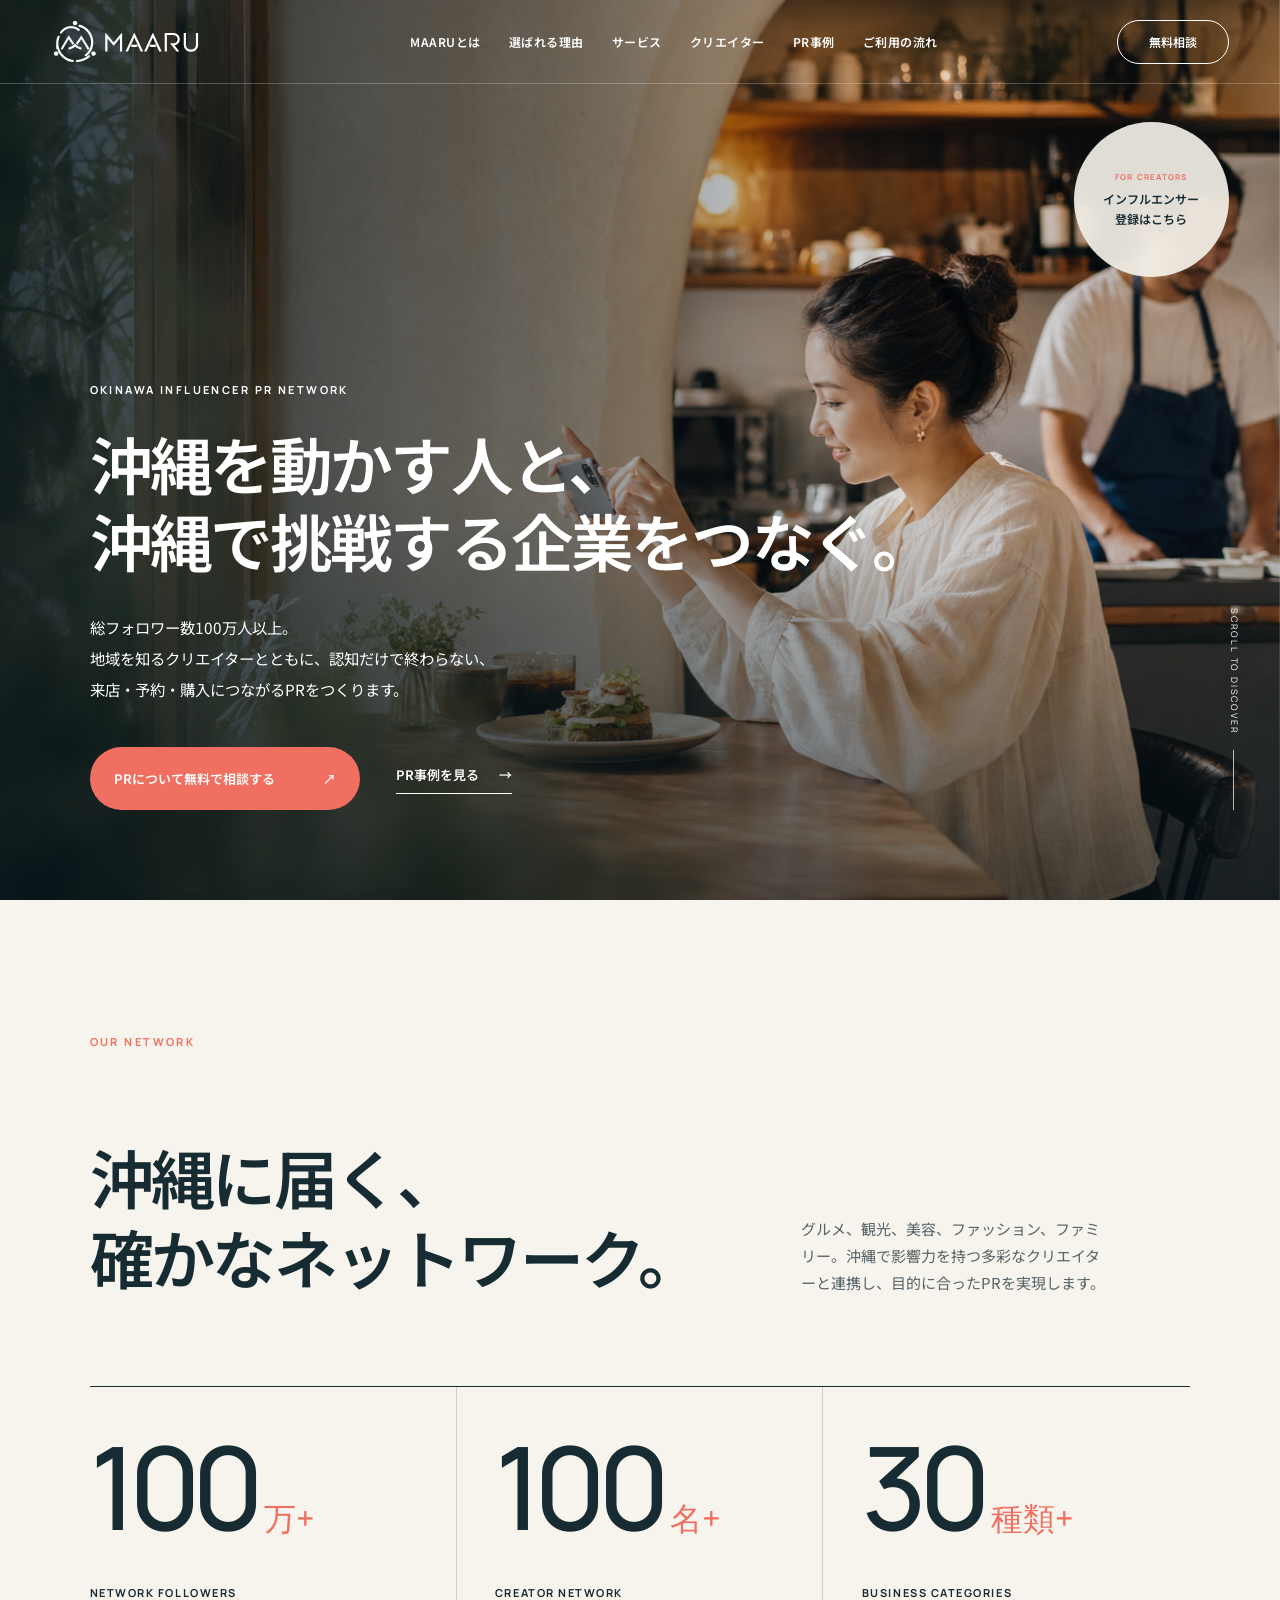
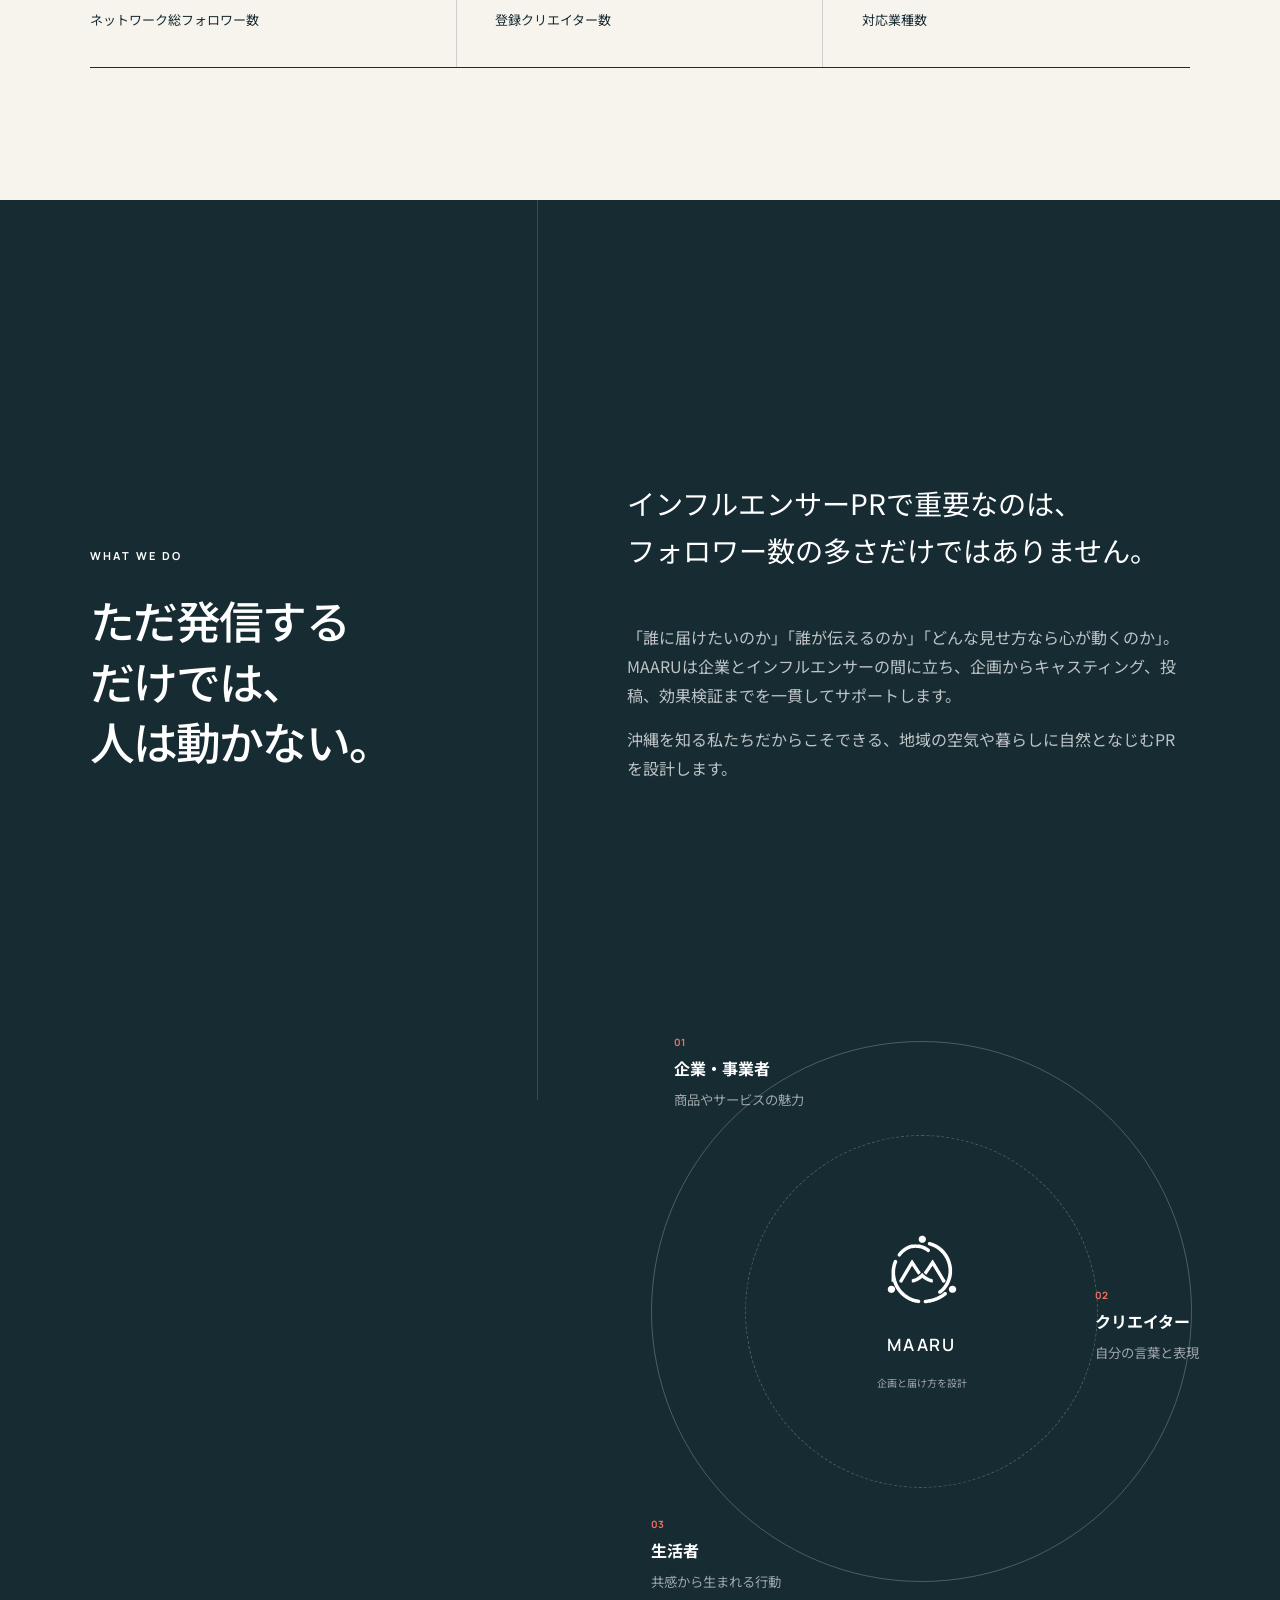
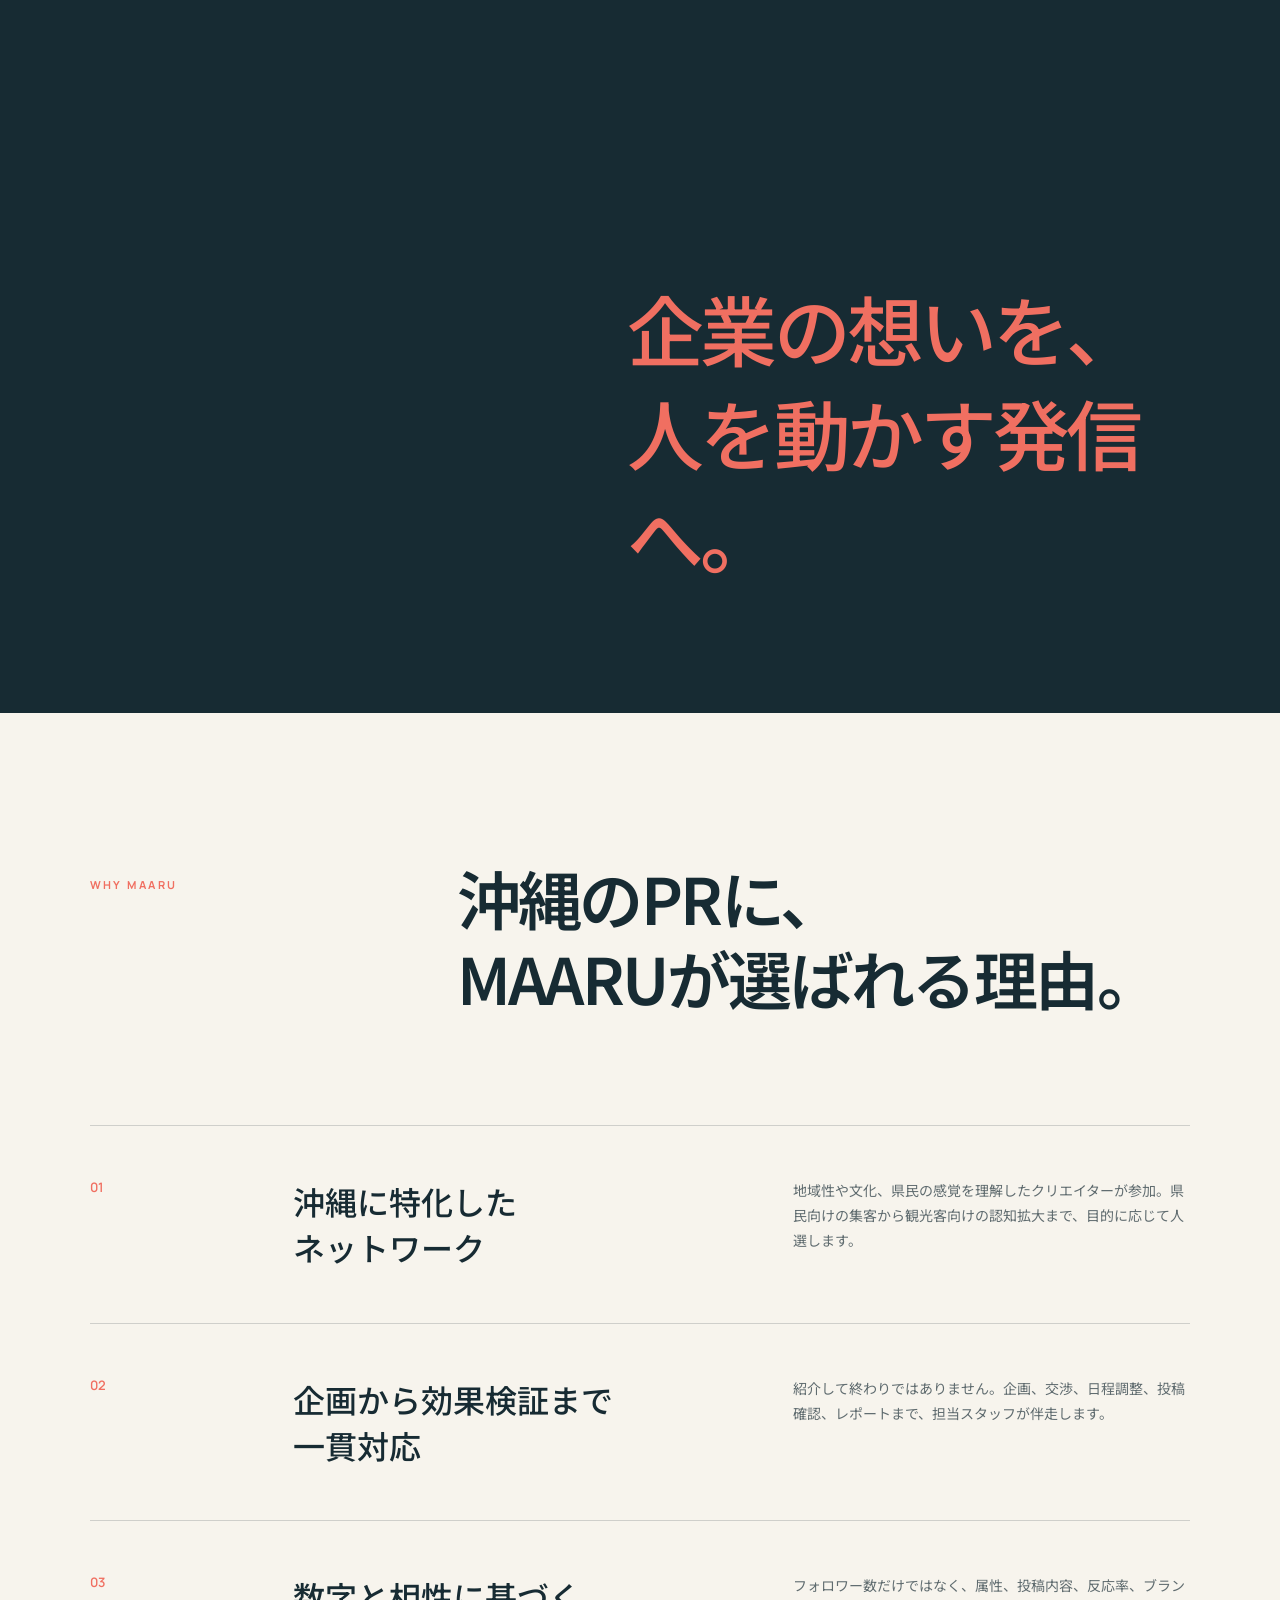
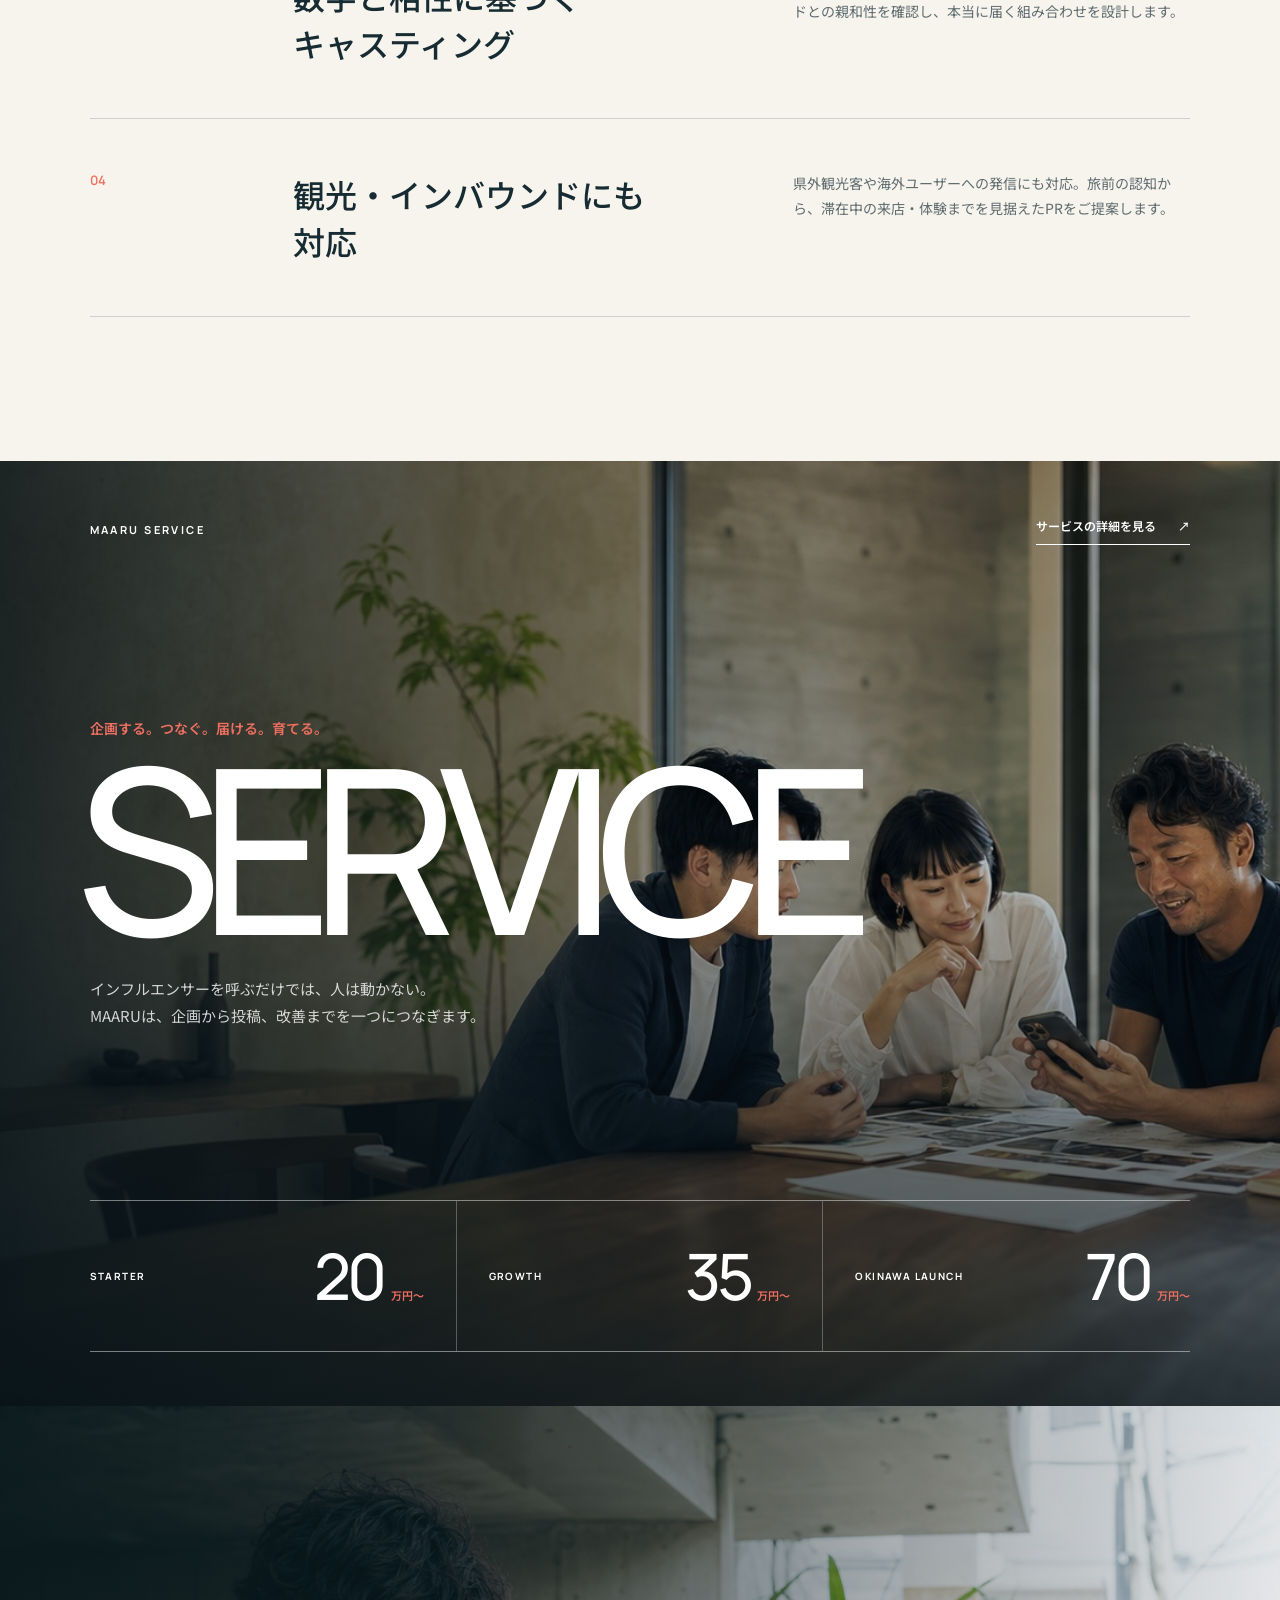
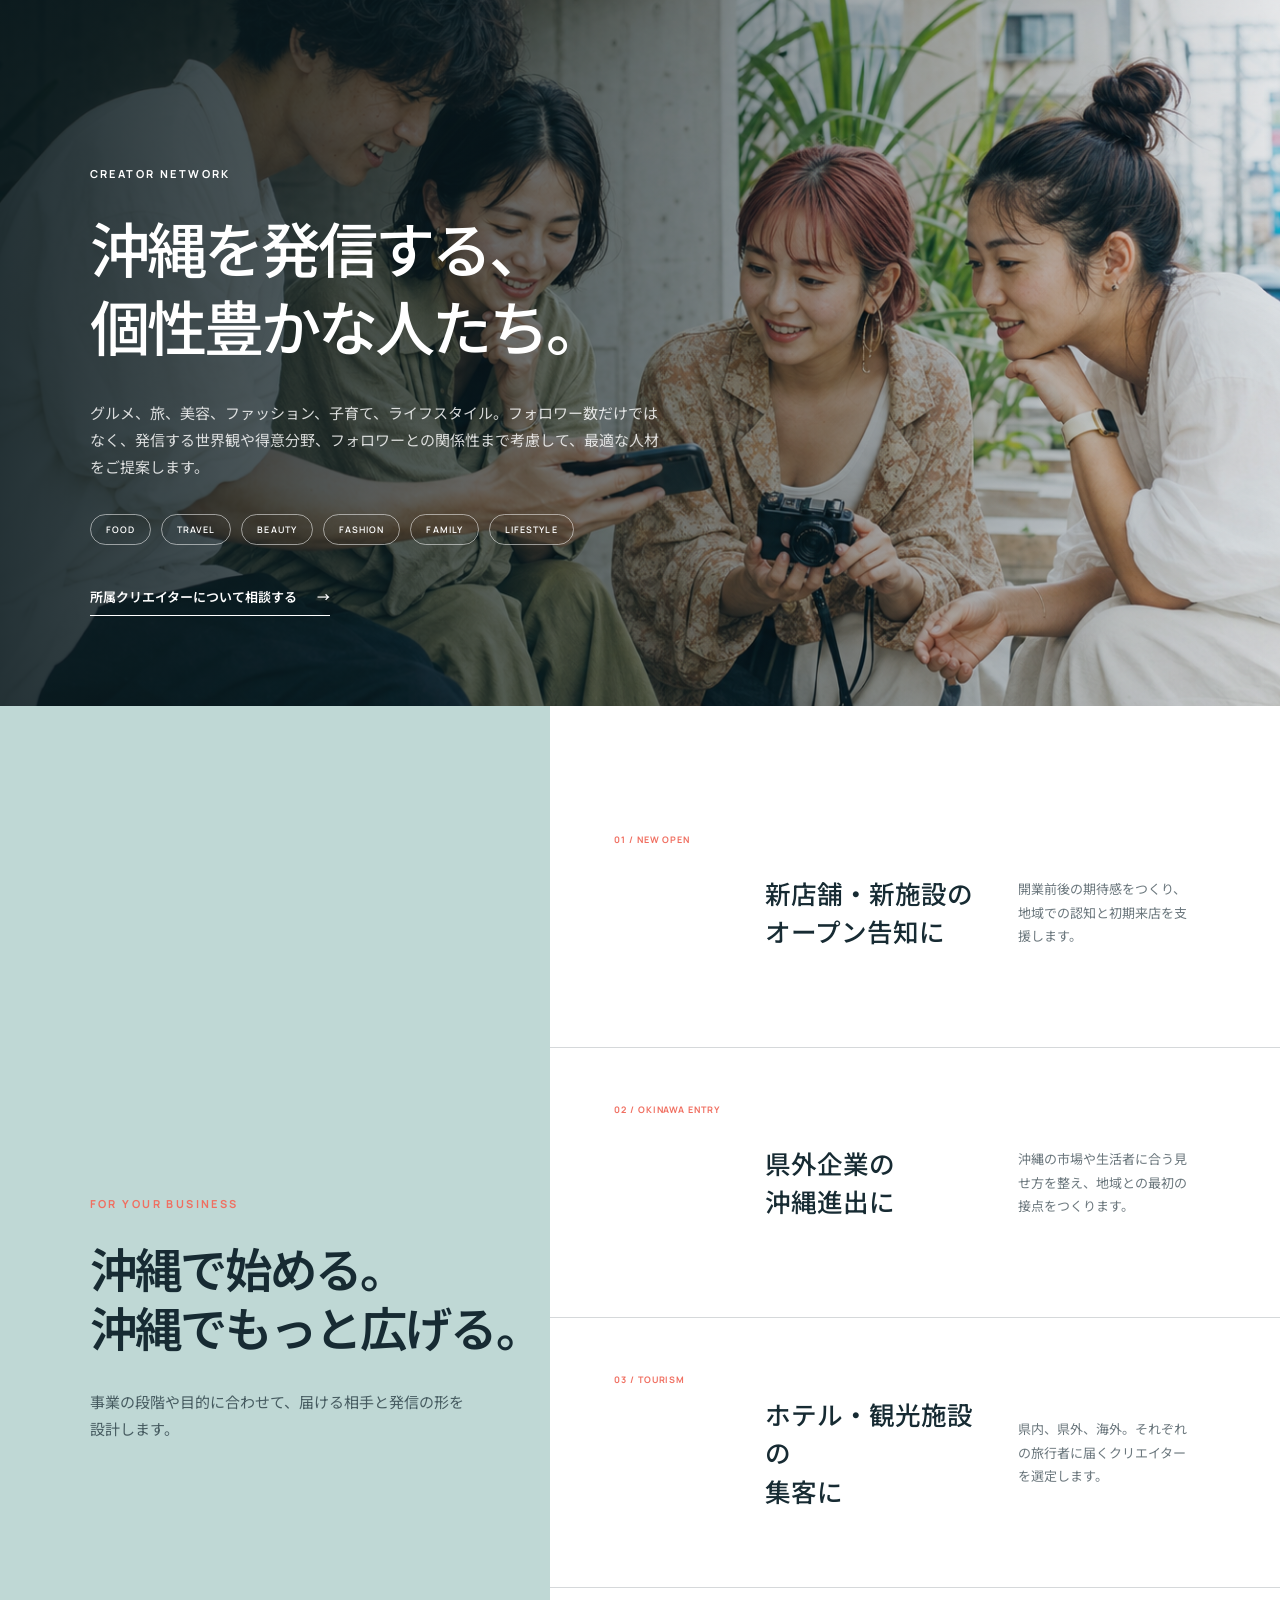
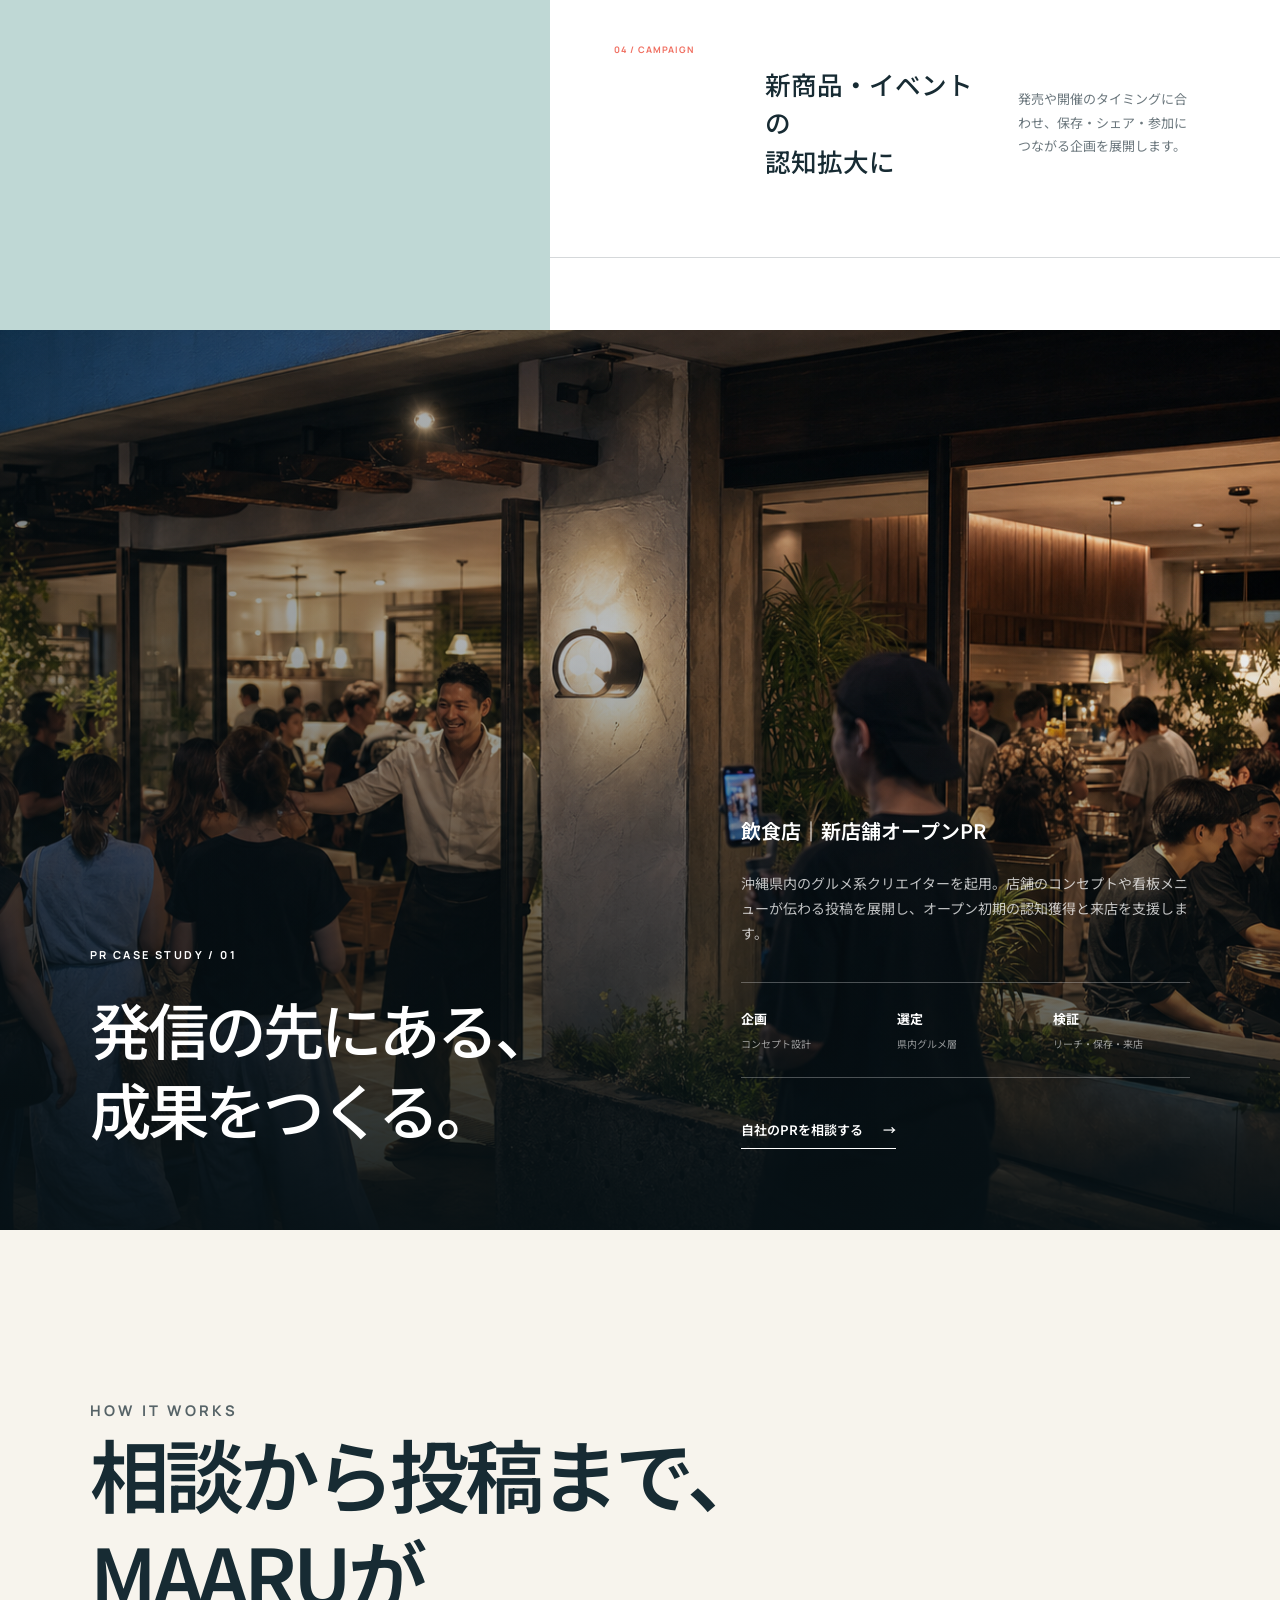
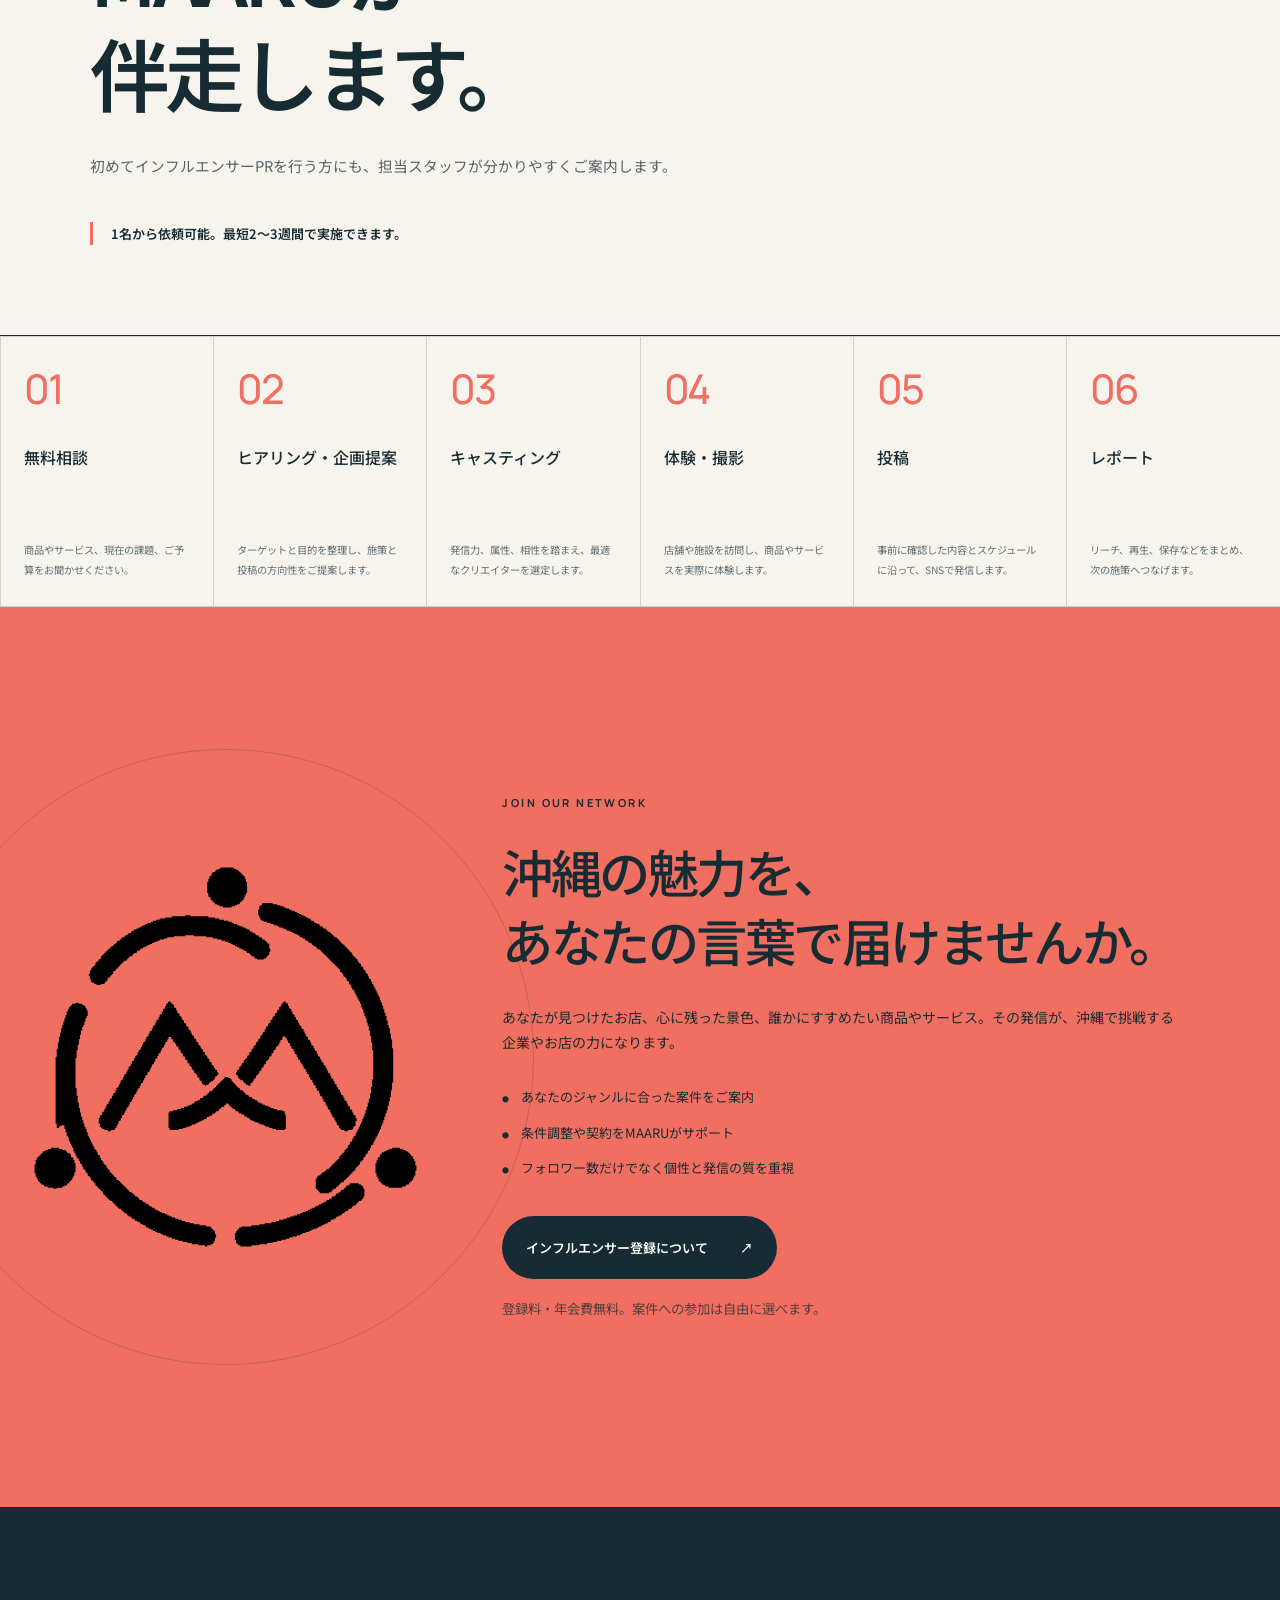
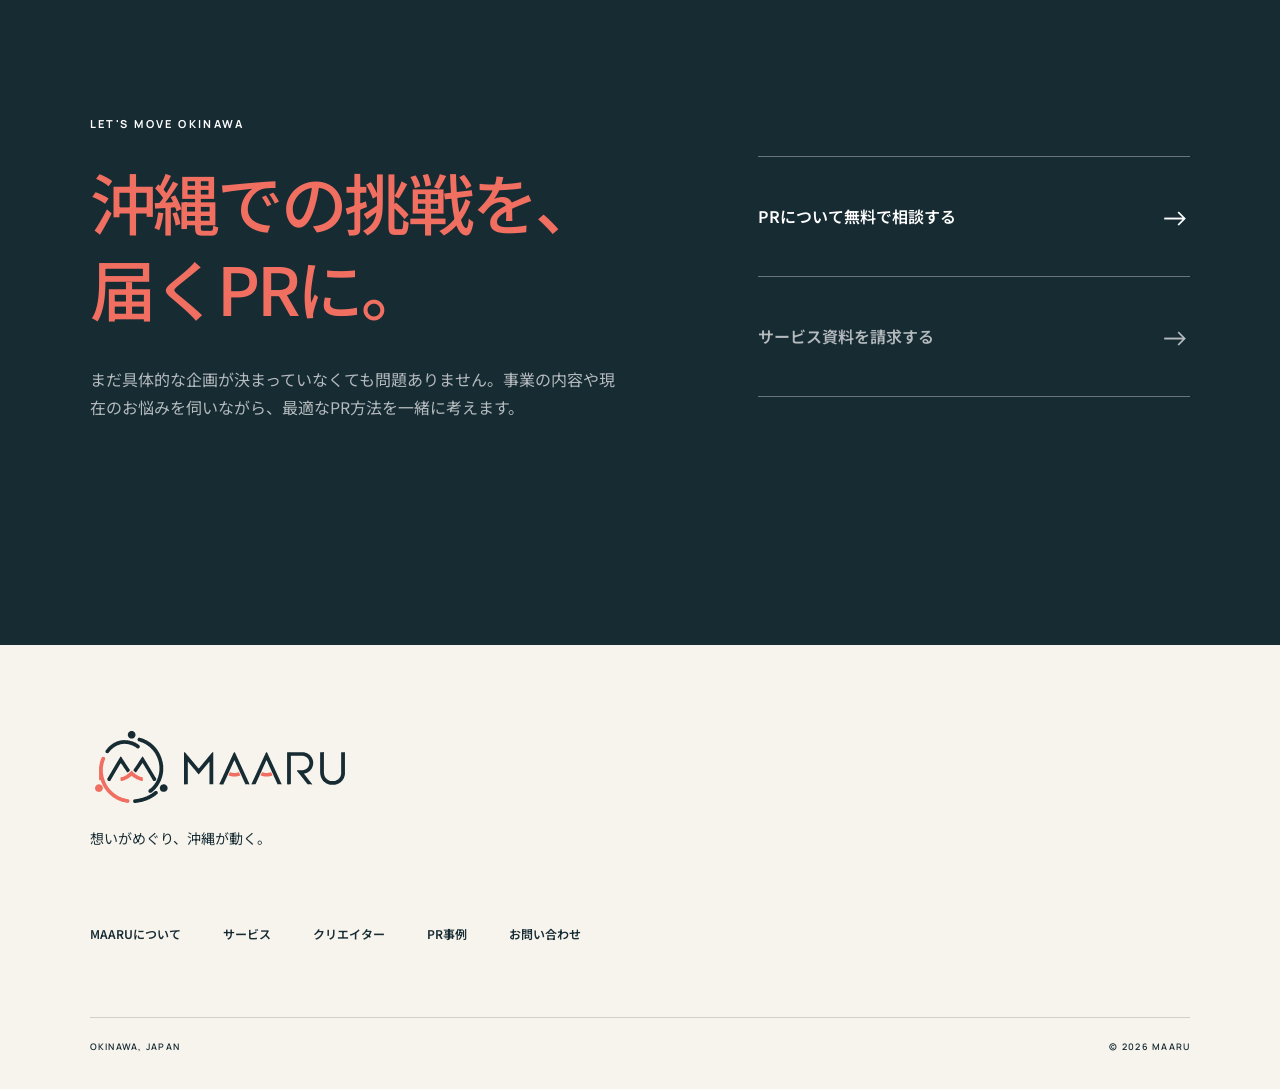
==== commit 12591dc5: "Add service page and homepage preview" ====
--- a/index.html
+++ b/index.html
@@ -11,10 +11,10 @@
     <link rel="preconnect" href="https://fonts.googleapis.com" />
     <link rel="preconnect" href="https://fonts.gstatic.com" crossorigin />
     <link
-      href="https://fonts.googleapis.com/css2?family=Manrope:wght@400;500;600;700&family=Noto+Sans+JP:wght@400;500;600;700&display=swap"
+      href="https://fonts.googleapis.com/css2?family=Manrope:wght@400;500;600;700&amp;family=Noto+Sans+JP:wght@400;500;600;700&amp;display=swap"
       rel="stylesheet"
     />
-    <link rel="stylesheet" href="styles.css" />
+    <link rel="stylesheet" href="styles.css?v=20260610-2" />
   </head>
   <body>
     <a class="skip-link" href="#main">本文へ移動</a>
@@ -27,6 +27,7 @@
       <nav class="desktop-nav" aria-label="メインナビゲーション">
         <a href="#about">MAARUとは</a>
         <a href="#strengths">選ばれる理由</a>
+        <a href="service.html">サービス</a>
         <a href="#creators">クリエイター</a>
         <a href="#case">PR事例</a>
         <a href="#flow">ご利用の流れ</a>
@@ -44,6 +45,7 @@
     <nav class="mobile-menu" id="mobile-menu" aria-label="モバイルナビゲーション">
       <a href="#about">MAARUとは</a>
       <a href="#strengths">選ばれる理由</a>
+      <a href="service.html">サービス</a>
       <a href="#creators">クリエイター</a>
       <a href="#case">PR事例</a>
       <a href="#flow">ご利用の流れ</a>
@@ -199,6 +201,39 @@
           <div class="strength-index">04</div>
           <h3>観光・インバウンドにも<br />対応</h3>
           <p>県外観光客や海外ユーザーへの発信にも対応。旅前の認知から、滞在中の来店・体験までを見据えたPRをご提案します。</p>
+        </div>
+      </section>
+
+      <section class="service-preview" id="service" aria-labelledby="service-preview-title">
+        <div class="service-preview-media">
+          <img src="assets/images/service-strategy-hero.jpg" alt="沖縄の事業者とクリエイターがPR企画を考える様子" />
+        </div>
+        <div class="service-preview-shade"></div>
+        <div class="service-preview-top">
+          <p class="eyebrow">MAARU SERVICE</p>
+          <a href="service.html">サービスの詳細を見る <span>↗</span></a>
+        </div>
+        <div class="service-preview-copy">
+          <p>企画する。つなぐ。届ける。育てる。</p>
+          <h2 id="service-preview-title">SERVICE</h2>
+          <p>
+            インフルエンサーを呼ぶだけでは、人は動かない。<br />
+            MAARUは、企画から投稿、改善までを一つにつなぎます。
+          </p>
+        </div>
+        <div class="service-preview-plans">
+          <a href="service.html#plans">
+            <span>STARTER</span>
+            <strong>20<small>万円〜</small></strong>
+          </a>
+          <a href="service.html#plans">
+            <span>GROWTH</span>
+            <strong>35<small>万円〜</small></strong>
+          </a>
+          <a href="service.html#plans">
+            <span>OKINAWA LAUNCH</span>
+            <strong>70<small>万円〜</small></strong>
+          </a>
         </div>
       </section>
 
@@ -368,7 +403,7 @@
       </div>
       <div class="footer-links">
         <a href="#about">MAARUについて</a>
-        <a href="#strengths">サービス</a>
+        <a href="service.html">サービス</a>
         <a href="#creators">クリエイター</a>
         <a href="#case">PR事例</a>
         <a href="#contact">お問い合わせ</a>
--- a/styles.css
+++ b/styles.css
@@ -634,6 +634,132 @@
   margin: 0;
   color: rgba(23, 43, 51, 0.68);
   font-size: 14px;
+}
+
+.service-preview {
+  position: relative;
+  min-height: 105svh;
+  display: grid;
+  grid-template-rows: auto 1fr auto;
+  isolation: isolate;
+  overflow: hidden;
+  color: var(--white);
+}
+
+.service-preview-media,
+.service-preview-shade {
+  position: absolute;
+  inset: 0;
+  z-index: -2;
+}
+
+.service-preview-media img {
+  width: 100%;
+  height: 100%;
+  object-fit: cover;
+}
+
+.service-preview-shade {
+  z-index: -1;
+  background:
+    linear-gradient(90deg, rgba(8, 20, 25, 0.88), rgba(8, 20, 25, 0.3) 62%, rgba(8, 20, 25, 0.18)),
+    linear-gradient(0deg, rgba(8, 20, 25, 0.8), transparent 55%);
+}
+
+.service-preview-top {
+  display: flex;
+  align-items: center;
+  justify-content: space-between;
+  padding: 6vh 7vw 0;
+}
+
+.service-preview-top .eyebrow {
+  margin: 0;
+}
+
+.service-preview-top a {
+  display: flex;
+  align-items: center;
+  gap: 22px;
+  padding-bottom: 7px;
+  border-bottom: 1px solid currentColor;
+  font-size: 12px;
+  font-weight: 600;
+}
+
+.service-preview-copy {
+  align-self: center;
+  padding: 5vh 7vw;
+}
+
+.service-preview-copy > p:first-child {
+  margin: 0 0 8px;
+  color: var(--coral);
+  font-size: 14px;
+  font-weight: 600;
+}
+
+.service-preview-copy h2 {
+  margin: 0 0 30px -0.06em;
+  font: 500 clamp(110px, 18vw, 280px)/0.85 var(--font-en);
+  letter-spacing: -0.09em;
+}
+
+.service-preview-copy > p:last-child {
+  max-width: 650px;
+  margin: 0;
+  color: rgba(255, 255, 255, 0.8);
+  font-size: 15px;
+}
+
+.service-preview-plans {
+  display: grid;
+  grid-template-columns: repeat(3, 1fr);
+  margin: 0 7vw 6vh;
+  border-top: 1px solid rgba(255, 255, 255, 0.45);
+  border-bottom: 1px solid rgba(255, 255, 255, 0.45);
+}
+
+.service-preview-plans a {
+  min-height: 150px;
+  display: flex;
+  align-items: center;
+  justify-content: space-between;
+  gap: 20px;
+  padding: 28px 2.5vw;
+  border-right: 1px solid rgba(255, 255, 255, 0.28);
+  transition: background 0.3s ease;
+}
+
+.service-preview-plans a:first-child {
+  padding-left: 0;
+}
+
+.service-preview-plans a:last-child {
+  padding-right: 0;
+  border-right: 0;
+}
+
+.service-preview-plans a:hover {
+  background: rgba(255, 255, 255, 0.08);
+}
+
+.service-preview-plans span {
+  font: 700 10px var(--font-en);
+  letter-spacing: 0.14em;
+}
+
+.service-preview-plans strong {
+  white-space: nowrap;
+  font: 500 clamp(44px, 5vw, 76px)/1 var(--font-en);
+  letter-spacing: -0.06em;
+}
+
+.service-preview-plans small {
+  margin-left: 7px;
+  color: var(--coral);
+  font: 600 11px var(--font-sans);
+  letter-spacing: 0;
 }
 
 .creators {
@@ -1417,6 +1543,53 @@
     min-height: 820px;
   }
 
+  .service-preview {
+    min-height: 900px;
+  }
+
+  .service-preview-top {
+    padding: 42px 22px 0;
+  }
+
+  .service-preview-top a {
+    font-size: 10px;
+  }
+
+  .service-preview-copy {
+    padding: 7vh 22px;
+  }
+
+  .service-preview-copy h2 {
+    margin-bottom: 34px;
+    font-size: clamp(82px, 26vw, 120px);
+  }
+
+  .service-preview-copy > p:last-child {
+    font-size: 13px;
+  }
+
+  .service-preview-plans {
+    grid-template-columns: 1fr;
+    margin: 0 22px 40px;
+  }
+
+  .service-preview-plans a,
+  .service-preview-plans a:first-child,
+  .service-preview-plans a:last-child {
+    min-height: 94px;
+    padding: 18px 0;
+    border-right: 0;
+    border-bottom: 1px solid rgba(255, 255, 255, 0.25);
+  }
+
+  .service-preview-plans a:last-child {
+    border-bottom: 0;
+  }
+
+  .service-preview-plans strong {
+    font-size: 46px;
+  }
+
   .creators-image img {
     object-position: 56% center;
   }
